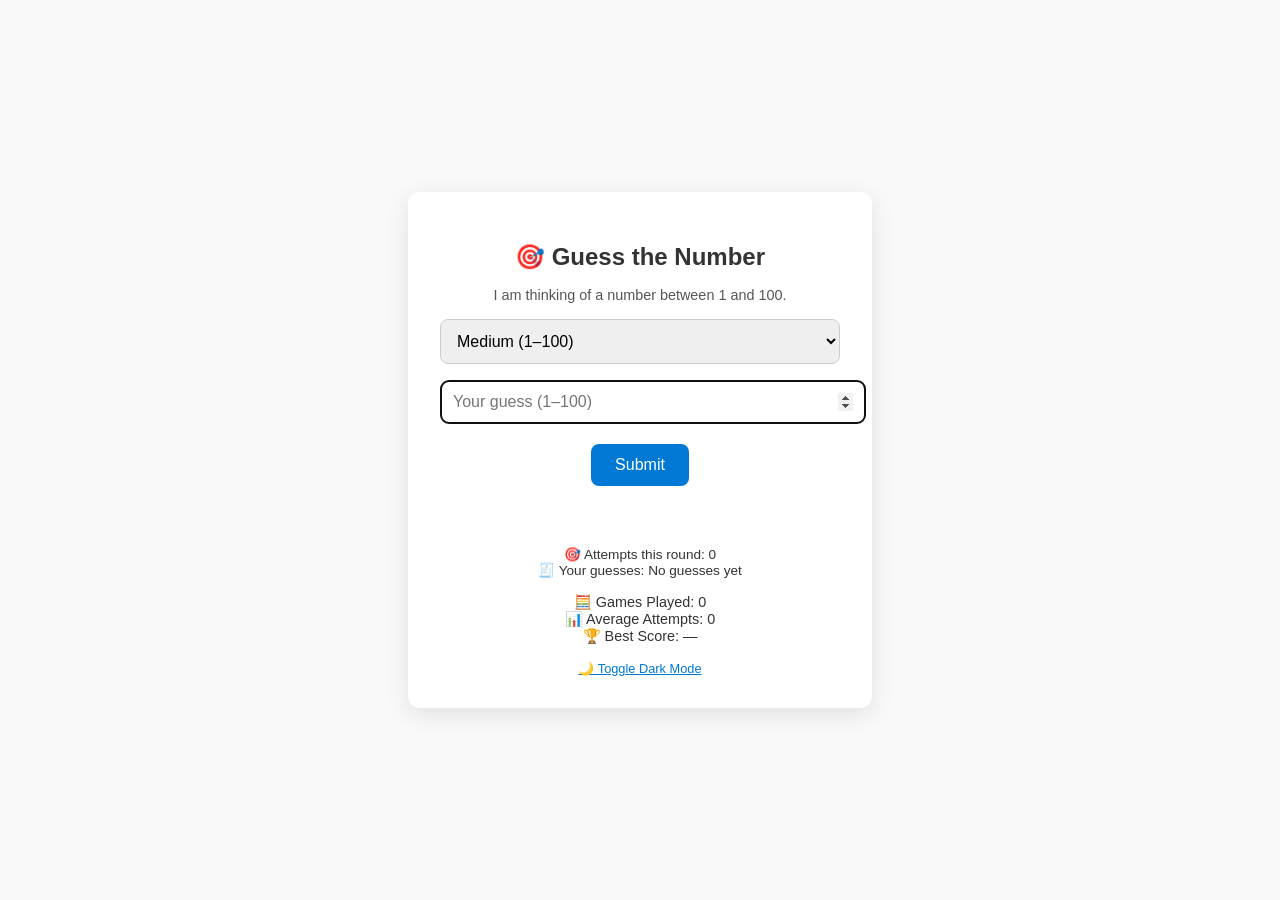
==== index.html @ 92de7e0f "Centralize submit validation logic Agent-Logs-Url: https://github.com/swagat918/guess-game/sessions/" ====
<!DOCTYPE html>
<html lang="en">
<head>
  <meta charset="UTF-8" />
  <meta name="viewport" content="width=device-width, initial-scale=1.0" />
  <title>Number Guessing Game</title>
  <link rel="manifest" href="manifest.json" />
  <style>
    :root {
      --primary: #0078d4;
      --primary-dark: #005fa3;
      --bg: #f9f9f9;
      --text: #333;
      --card-bg: #fff;
      --shadow: rgba(0, 0, 0, 0.1);
    }

    body.dark {
      --bg: #1e1e1e;
      --text: #f0f0f0;
      --card-bg: #2c2c2c;
    }

    body {
      margin: 0;
      font-family: 'Segoe UI', sans-serif;
      background-color: var(--bg);
      color: var(--text);
      display: flex;
      justify-content: center;
      align-items: center;
      height: 100vh;
      transition: background-color 0.3s ease, color 0.3s ease;
    }

    .game-card {
      background-color: var(--card-bg);
      padding: 2rem;
      border-radius: 12px;
      box-shadow: 0 6px 24px var(--shadow);
      text-align: center;
      width: 100%;
      max-width: 400px;
    }

    h2 {
      margin-bottom: 1rem;
    }

    .range-hint {
      margin: 0 0 1rem;
      font-size: 0.9rem;
      color: #555;
    }

    body.dark .range-hint {
      color: #ccc;
    }

    select, input[type="number"] {
      width: 100%;
      padding: 0.75rem;
      font-size: 1rem;
      border: 1px solid #ccc;
      border-radius: 8px;
      margin-bottom: 1rem;
    }

    button {
      padding: 0.75rem 1.5rem;
      font-size: 1rem;
      background-color: var(--primary);
      color: white;
      border: none;
      border-radius: 8px;
      cursor: pointer;
      transition: background-color 0.3s ease;
      margin: 0.25rem;
    }

    button:hover {
      background-color: var(--primary-dark);
    }

    #feedback {
      margin-top: 1rem;
      font-size: 1rem;
      min-height: 1.5rem;
    }

    #currentStats {
      margin-top: 0.5rem;
      font-size: 0.85rem;
    }

    #resetBtn {
      display: none;
    }

    .stats {
      margin-top: 1rem;
      font-size: 0.9rem;
    }

    .toggle-dark {
      margin-top: 1rem;
      font-size: 0.8rem;
      cursor: pointer;
      color: var(--primary);
      text-decoration: underline;
    }
  </style>
</head>
<body>
    <div class="game-card">
      <h2>🎯 Guess the Number</h2>
      <p class="range-hint" id="rangeHint"></p>
      <select id="difficulty" onchange="setDifficulty()">
        <option value="50">Easy (1–50)</option>
        <option value="100" selected>Medium (1–100)</option>
        <option value="500">Hard (1–500)</option>
      </select>
      <input type="number" id="guessInput" placeholder="Your guess..." min="1" aria-label="Enter your guess" aria-describedby="rangeHint" />
      <button id="submitBtn" type="button" onclick="checkGuess()" aria-label="Submit your guess">Submit</button>
      <button id="resetBtn" onclick="resetGame()">Play Again</button>
      <p id="feedback" aria-live="assertive"></p>
      <div class="stats" id="currentStats"></div>
      <div class="stats" id="stats"></div>
      <div class="toggle-dark" onclick="toggleDarkMode()">🌙 Toggle Dark Mode</div>
    </div>

  <audio id="winSound" src="https://assets.mixkit.co/sfx/preview/mixkit-achievement-bell-600.mp3"></audio>
  <audio id="errorSound" src="https://assets.mixkit.co/sfx/preview/mixkit-wrong-answer-fail-notification-946.mp3"></audio>

  <script>
    const difficulty = document.getElementById('difficulty');
    const input = document.getElementById('guessInput');
    const feedback = document.getElementById('feedback');
    const resetBtn = document.getElementById('resetBtn');
    const submitBtn = document.getElementById('submitBtn');
    const rangeHint = document.getElementById('rangeHint');
    const currentStats = document.getElementById('currentStats');
    const stats = document.getElementById('stats');
    const winSound = document.getElementById('winSound');
    const errorSound = document.getElementById('errorSound');

    const MAX_DISPLAYED_GUESSES = 5;
    let maxRange = parseInt(difficulty.value);
    let secretNumber = Math.floor(Math.random() * maxRange) + 1;
    let attempts = 0;
    let gamesPlayed = parseInt(localStorage.getItem('gamesPlayed')) || 0;
    let totalAttempts = parseInt(localStorage.getItem('totalAttempts')) || 0;
    let bestScore = parseInt(localStorage.getItem('bestScore')) || null;
    let guesses = [];

    input.focus();
    input.addEventListener("keypress", function(e) {
      if (e.key === "Enter" && canSubmitGuess()) checkGuess();
    });
    input.addEventListener("input", function() {
      submitBtn.disabled = !canSubmitGuess();
    });

    function canSubmitGuess() {
      const valueNumber = input.valueAsNumber;
      return input.value !== ''
        && !Number.isNaN(valueNumber)
        && valueNumber >= 1
        && valueNumber <= maxRange;
    }

    function setDifficulty() {
      maxRange = parseInt(difficulty.value);
      resetGame();
    }

    function updateRangeHint() {
      rangeHint.textContent = `I am thinking of a number between 1 and ${maxRange}.`;
      input.max = maxRange;
      input.placeholder = `Your guess (1–${maxRange})`;
    }

    function updateCurrentStats() {
      const guessText = guesses.length
        ? (guesses.length > MAX_DISPLAYED_GUESSES
          ? `${guesses.slice(-MAX_DISPLAYED_GUESSES).join(', ')} (and ${guesses.length - MAX_DISPLAYED_GUESSES} earlier)`
          : guesses.join(', '))
        : 'No guesses yet';
      currentStats.innerHTML = `
        🎯 Attempts this round: ${attempts}<br>
        🧾 Your guesses: ${guessText}
      `;
    }

    function updateStats() {
      let avg = gamesPlayed ? (totalAttempts / gamesPlayed).toFixed(1) : 0;
      stats.innerHTML = `
        🧮 Games Played: ${gamesPlayed}<br>
        📊 Average Attempts: ${avg}<br>
        🏆 Best Score: ${bestScore ?? '—'}
      `;
    }

    function checkGuess() {
      const guess = parseInt(input.value);
      if (isNaN(guess) || guess < 1 || guess > maxRange) {
        feedback.textContent = `⚠️ Enter a number between 1 and ${maxRange}.`;
        errorSound.play();
        return;
      }

      attempts++;
      guesses.push(guess);
      updateCurrentStats();

      if (guess < secretNumber) {
        feedback.textContent = "📉 Too low! Try again.";
        errorSound.play();
      } else if (guess > secretNumber) {
        feedback.textContent = "📈 Too high! Try again.";
        errorSound.play();
      } else {
        feedback.textContent = `🎉 Correct! You guessed it in ${attempts} tries.`;
        winSound.play();
        input.disabled = true;
        submitBtn.disabled = true;
        resetBtn.style.display = 'inline-block';

        gamesPlayed++;
        totalAttempts += attempts;
        if (!bestScore || attempts < bestScore) bestScore = attempts;

        localStorage.setItem('gamesPlayed', gamesPlayed);
        localStorage.setItem('totalAttempts', totalAttempts);
        localStorage.setItem('bestScore', bestScore);

        updateStats();
      }
    }

    function resetGame() {
      secretNumber = Math.floor(Math.random() * maxRange) + 1;
      attempts = 0;
      guesses = [];
      input.value = '';
      input.disabled = false;
      submitBtn.disabled = true;
      feedback.textContent = '';
      resetBtn.style.display = 'none';
      input.focus();
      updateRangeHint();
      updateCurrentStats();
    }

    function toggleDarkMode() {
      document.body.classList.toggle('dark');
    }

    updateStats();
    updateRangeHint();
    updateCurrentStats();
    submitBtn.disabled = true;

    if ('serviceWorker' in navigator) {
      navigator.serviceWorker.register('service-worker.js');
    }
  </script>
</body>
</html>
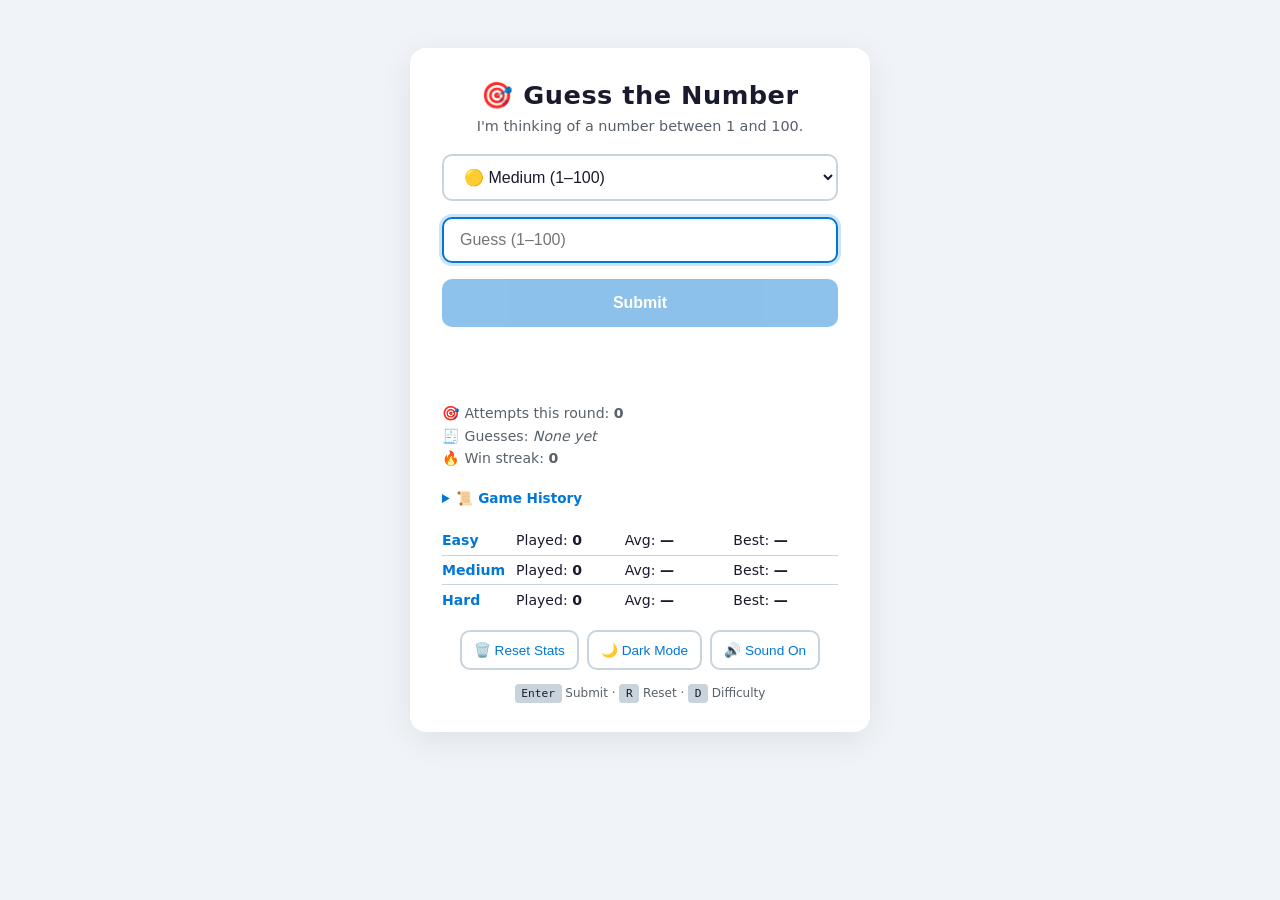
==== commit 8cd058fe: "feat: comprehensive game improvements - UX, features, code quality, accessibility Agent-Logs-Url: ht" ====
--- a/index.html
+++ b/index.html
@@ -4,266 +4,68 @@
   <meta charset="UTF-8" />
   <meta name="viewport" content="width=device-width, initial-scale=1.0" />
   <title>Number Guessing Game</title>
+  <meta name="description" content="A fun number guessing game with difficulty levels, smart hints, and stats." />
+  <meta name="theme-color" content="#0078d4" />
   <link rel="manifest" href="manifest.json" />
-  <style>
-    :root {
-      --primary: #0078d4;
-      --primary-dark: #005fa3;
-      --bg: #f9f9f9;
-      --text: #333;
-      --card-bg: #fff;
-      --shadow: rgba(0, 0, 0, 0.1);
-    }
-
-    body.dark {
-      --bg: #1e1e1e;
-      --text: #f0f0f0;
-      --card-bg: #2c2c2c;
-    }
-
-    body {
-      margin: 0;
-      font-family: 'Segoe UI', sans-serif;
-      background-color: var(--bg);
-      color: var(--text);
-      display: flex;
-      justify-content: center;
-      align-items: center;
-      height: 100vh;
-      transition: background-color 0.3s ease, color 0.3s ease;
-    }
-
-    .game-card {
-      background-color: var(--card-bg);
-      padding: 2rem;
-      border-radius: 12px;
-      box-shadow: 0 6px 24px var(--shadow);
-      text-align: center;
-      width: 100%;
-      max-width: 400px;
-    }
-
-    h2 {
-      margin-bottom: 1rem;
-    }
-
-    .range-hint {
-      margin: 0 0 1rem;
-      font-size: 0.9rem;
-      color: #555;
-    }
-
-    body.dark .range-hint {
-      color: #ccc;
-    }
-
-    select, input[type="number"] {
-      width: 100%;
-      padding: 0.75rem;
-      font-size: 1rem;
-      border: 1px solid #ccc;
-      border-radius: 8px;
-      margin-bottom: 1rem;
-    }
-
-    button {
-      padding: 0.75rem 1.5rem;
-      font-size: 1rem;
-      background-color: var(--primary);
-      color: white;
-      border: none;
-      border-radius: 8px;
-      cursor: pointer;
-      transition: background-color 0.3s ease;
-      margin: 0.25rem;
-    }
-
-    button:hover {
-      background-color: var(--primary-dark);
-    }
-
-    #feedback {
-      margin-top: 1rem;
-      font-size: 1rem;
-      min-height: 1.5rem;
-    }
-
-    #currentStats {
-      margin-top: 0.5rem;
-      font-size: 0.85rem;
-    }
-
-    #resetBtn {
-      display: none;
-    }
-
-    .stats {
-      margin-top: 1rem;
-      font-size: 0.9rem;
-    }
-
-    .toggle-dark {
-      margin-top: 1rem;
-      font-size: 0.8rem;
-      cursor: pointer;
-      color: var(--primary);
-      text-decoration: underline;
-    }
-  </style>
+  <link rel="stylesheet" href="style.css" />
 </head>
 <body>
-    <div class="game-card">
-      <h2>🎯 Guess the Number</h2>
-      <p class="range-hint" id="rangeHint"></p>
-      <select id="difficulty" onchange="setDifficulty()">
-        <option value="50">Easy (1–50)</option>
-        <option value="100" selected>Medium (1–100)</option>
-        <option value="500">Hard (1–500)</option>
-      </select>
-      <input type="number" id="guessInput" placeholder="Your guess..." min="1" aria-label="Enter your guess" aria-describedby="rangeHint" />
-      <button id="submitBtn" type="button" onclick="checkGuess()" aria-label="Submit your guess">Submit</button>
-      <button id="resetBtn" onclick="resetGame()">Play Again</button>
-      <p id="feedback" aria-live="assertive"></p>
-      <div class="stats" id="currentStats"></div>
-      <div class="stats" id="stats"></div>
-      <div class="toggle-dark" onclick="toggleDarkMode()">🌙 Toggle Dark Mode</div>
-    </div>
 
-  <audio id="winSound" src="https://assets.mixkit.co/sfx/preview/mixkit-achievement-bell-600.mp3"></audio>
-  <audio id="errorSound" src="https://assets.mixkit.co/sfx/preview/mixkit-wrong-answer-fail-notification-946.mp3"></audio>
+  <button id="installBtn" class="install-btn" hidden aria-label="Install app">📲 Install App</button>
 
-  <script>
-    const difficulty = document.getElementById('difficulty');
-    const input = document.getElementById('guessInput');
-    const feedback = document.getElementById('feedback');
-    const resetBtn = document.getElementById('resetBtn');
-    const submitBtn = document.getElementById('submitBtn');
-    const rangeHint = document.getElementById('rangeHint');
-    const currentStats = document.getElementById('currentStats');
-    const stats = document.getElementById('stats');
-    const winSound = document.getElementById('winSound');
-    const errorSound = document.getElementById('errorSound');
-
-    const MAX_DISPLAYED_GUESSES = 5;
-    let maxRange = parseInt(difficulty.value);
-    let secretNumber = Math.floor(Math.random() * maxRange) + 1;
-    let attempts = 0;
-    let gamesPlayed = parseInt(localStorage.getItem('gamesPlayed')) || 0;
-    let totalAttempts = parseInt(localStorage.getItem('totalAttempts')) || 0;
-    let bestScore = parseInt(localStorage.getItem('bestScore')) || null;
-    let guesses = [];
-
-    input.focus();
-    input.addEventListener("keypress", function(e) {
-      if (e.key === "Enter" && canSubmitGuess()) checkGuess();
-    });
-    input.addEventListener("input", function() {
-      submitBtn.disabled = !canSubmitGuess();
-    });
-
-    function canSubmitGuess() {
-      const valueNumber = input.valueAsNumber;
-      return input.value !== ''
-        && !Number.isNaN(valueNumber)
-        && valueNumber >= 1
-        && valueNumber <= maxRange;
-    }
-
-    function setDifficulty() {
-      maxRange = parseInt(difficulty.value);
-      resetGame();
-    }
-
-    function updateRangeHint() {
-      rangeHint.textContent = `I am thinking of a number between 1 and ${maxRange}.`;
-      input.max = maxRange;
-      input.placeholder = `Your guess (1–${maxRange})`;
-    }
-
-    function updateCurrentStats() {
-      const guessText = guesses.length
-        ? (guesses.length > MAX_DISPLAYED_GUESSES
-          ? `${guesses.slice(-MAX_DISPLAYED_GUESSES).join(', ')} (and ${guesses.length - MAX_DISPLAYED_GUESSES} earlier)`
-          : guesses.join(', '))
-        : 'No guesses yet';
-      currentStats.innerHTML = `
-        🎯 Attempts this round: ${attempts}<br>
-        🧾 Your guesses: ${guessText}
-      `;
-    }
-
-    function updateStats() {
-      let avg = gamesPlayed ? (totalAttempts / gamesPlayed).toFixed(1) : 0;
-      stats.innerHTML = `
-        🧮 Games Played: ${gamesPlayed}<br>
-        📊 Average Attempts: ${avg}<br>
-        🏆 Best Score: ${bestScore ?? '—'}
-      `;
-    }
+  <main class="game-card" role="main">
+    <h1 class="game-title">🎯 Guess the Number</h1>
+    <p class="range-hint" id="rangeHint" aria-live="polite"></p>
 
-    function checkGuess() {
-      const guess = parseInt(input.value);
-      if (isNaN(guess) || guess < 1 || guess > maxRange) {
-        feedback.textContent = `⚠️ Enter a number between 1 and ${maxRange}.`;
-        errorSound.play();
-        return;
-      }
-
-      attempts++;
-      guesses.push(guess);
-      updateCurrentStats();
-
-      if (guess < secretNumber) {
-        feedback.textContent = "📉 Too low! Try again.";
-        errorSound.play();
-      } else if (guess > secretNumber) {
-        feedback.textContent = "📈 Too high! Try again.";
-        errorSound.play();
-      } else {
-        feedback.textContent = `🎉 Correct! You guessed it in ${attempts} tries.`;
-        winSound.play();
-        input.disabled = true;
-        submitBtn.disabled = true;
-        resetBtn.style.display = 'inline-block';
+    <label for="difficulty" class="sr-only">Select difficulty</label>
+    <select id="difficulty" aria-label="Select difficulty level">
+      <option value="easy">🟢 Easy (1–50)</option>
+      <option value="medium" selected>🟡 Medium (1–100)</option>
+      <option value="hard">🔴 Hard (1–500)</option>
+    </select>
 
-        gamesPlayed++;
-        totalAttempts += attempts;
-        if (!bestScore || attempts < bestScore) bestScore = attempts;
+    <label for="guessInput" class="sr-only">Enter your guess</label>
+    <input
+      type="number"
+      id="guessInput"
+      placeholder="Guess (1–100)"
+      min="1"
+      max="100"
+      aria-label="Enter a number between 1 and 100"
+      aria-describedby="rangeHint feedback"
+      autocomplete="off"
+    />
 
-        localStorage.setItem('gamesPlayed', gamesPlayed);
-        localStorage.setItem('totalAttempts', totalAttempts);
-        localStorage.setItem('bestScore', bestScore);
+    <div class="button-group">
+      <button id="submitBtn" type="button" aria-label="Submit guess" disabled>Submit</button>
+      <button id="resetBtn" type="button" aria-label="Play again">🔄 Play Again</button>
+    </div>
 
-        updateStats();
-      }
-    }
+    <p id="feedback" class="feedback" aria-live="assertive" aria-atomic="true"></p>
+    <p id="hintMessage" class="hint-message" aria-live="polite"></p>
 
-    function resetGame() {
-      secretNumber = Math.floor(Math.random() * maxRange) + 1;
-      attempts = 0;
-      guesses = [];
-      input.value = '';
-      input.disabled = false;
-      submitBtn.disabled = true;
-      feedback.textContent = '';
-      resetBtn.style.display = 'none';
-      input.focus();
-      updateRangeHint();
-      updateCurrentStats();
-    }
+    <div id="winCelebration" class="win-celebration" hidden aria-hidden="true"></div>
 
-    function toggleDarkMode() {
-      document.body.classList.toggle('dark');
-    }
+    <section id="currentStats" class="current-stats" aria-label="Current game stats"></section>
 
-    updateStats();
-    updateRangeHint();
-    updateCurrentStats();
-    submitBtn.disabled = true;
+    <details id="historyDetails" class="history-details">
+      <summary>📜 Game History</summary>
+      <div id="gameHistory" class="game-history"></div>
+    </details>
 
-    if ('serviceWorker' in navigator) {
-      navigator.serviceWorker.register('service-worker.js');
-    }
-  </script>
+    <section id="statsPanel" class="stats-panel" aria-label="Overall statistics"></section>
+
+    <div class="action-row">
+      <button id="resetStatsBtn" type="button" class="secondary-btn" aria-label="Reset all statistics">🗑️ Reset Stats</button>
+      <button id="toggleDarkBtn" type="button" class="secondary-btn" aria-label="Toggle dark mode">🌙 Dark Mode</button>
+      <button id="toggleSoundBtn" type="button" class="secondary-btn" aria-label="Toggle sound">🔊 Sound On</button>
+    </div>
+
+    <p class="keyboard-hint">
+      <kbd>Enter</kbd> Submit &middot; <kbd>R</kbd> Reset &middot; <kbd>D</kbd> Difficulty
+    </p>
+  </main>
+
+  <script src="game.js"></script>
 </body>
 </html>
--- a/style.css
+++ b/style.css
@@ -0,0 +1,375 @@
+/* ─── CSS Variables ──────────────────────────────────────────────────────────── */
+:root {
+  --primary:       #0078d4;
+  --primary-dark:  #005fa3;
+  --primary-light: #cce4f6;
+  --success:       #2e7d32;
+  --error:         #c62828;
+  --bg:            #f0f4f8;
+  --text:          #1a1a2e;
+  --text-muted:    #586069;
+  --card-bg:       #ffffff;
+  --border:        #c8d3dc;
+  --shadow:        rgba(0, 0, 0, 0.08);
+  --input-focus:   #0078d4;
+  --radius:        10px;
+  --transition:    0.25s ease;
+}
+
+body.dark {
+  --primary:       #4da6ff;
+  --primary-dark:  #1a80d4;
+  --primary-light: #1a3a5c;
+  --success:       #56d364;
+  --error:         #ff7b72;
+  --bg:            #0d1117;
+  --text:          #e6edf3;
+  --text-muted:    #8b949e;
+  --card-bg:       #161b22;
+  --border:        #30363d;
+  --shadow:        rgba(0, 0, 0, 0.4);
+  --input-focus:   #4da6ff;
+}
+
+/* ─── Base ───────────────────────────────────────────────────────────────────── */
+*, *::before, *::after { box-sizing: border-box; }
+
+body {
+  margin: 0;
+  font-family: 'Segoe UI', system-ui, -apple-system, sans-serif;
+  background-color: var(--bg);
+  color: var(--text);
+  min-height: 100vh;
+  display: flex;
+  justify-content: center;
+  align-items: flex-start;
+  padding: 1rem;
+  transition: background-color var(--transition), color var(--transition);
+}
+
+/* ─── Screen-reader only ─────────────────────────────────────────────────────── */
+.sr-only {
+  position: absolute;
+  width: 1px; height: 1px;
+  padding: 0; margin: -1px;
+  overflow: hidden;
+  clip: rect(0, 0, 0, 0);
+  white-space: nowrap;
+  border: 0;
+}
+
+/* ─── Game Card ──────────────────────────────────────────────────────────────── */
+.game-card {
+  background-color: var(--card-bg);
+  padding: 2rem;
+  border-radius: 16px;
+  box-shadow: 0 8px 32px var(--shadow);
+  width: 100%;
+  max-width: 460px;
+  margin: 2rem auto;
+  transition: background-color var(--transition);
+}
+
+.game-title {
+  margin: 0 0 0.5rem;
+  font-size: 1.6rem;
+  text-align: center;
+  letter-spacing: 0.5px;
+}
+
+.range-hint {
+  margin: 0 0 1.25rem;
+  font-size: 0.9rem;
+  color: var(--text-muted);
+  text-align: center;
+}
+
+/* ─── Form Controls ──────────────────────────────────────────────────────────── */
+select,
+input[type="number"] {
+  display: block;
+  width: 100%;
+  padding: 0.75rem 1rem;
+  font-size: 1rem;
+  background: var(--card-bg);
+  color: var(--text);
+  border: 2px solid var(--border);
+  border-radius: var(--radius);
+  margin-bottom: 1rem;
+  transition: border-color var(--transition), box-shadow var(--transition);
+  outline: none;
+  -moz-appearance: textfield;
+}
+
+select:focus,
+input[type="number"]:focus {
+  border-color: var(--input-focus);
+  box-shadow: 0 0 0 3px var(--primary-light);
+}
+
+input[type="number"]::-webkit-inner-spin-button,
+input[type="number"]::-webkit-outer-spin-button {
+  -webkit-appearance: none;
+  margin: 0;
+}
+
+/* ─── Buttons ────────────────────────────────────────────────────────────────── */
+.button-group {
+  display: flex;
+  gap: 0.5rem;
+  margin-bottom: 0.5rem;
+}
+
+button {
+  padding: 0.75rem 1.25rem;
+  font-size: 1rem;
+  font-weight: 600;
+  background-color: var(--primary);
+  color: #fff;
+  border: none;
+  border-radius: var(--radius);
+  cursor: pointer;
+  transition: background-color var(--transition), transform 0.1s ease, opacity var(--transition);
+  flex: 1;
+  min-height: 48px;
+}
+
+button:hover:not(:disabled) {
+  background-color: var(--primary-dark);
+}
+
+button:active:not(:disabled) {
+  transform: scale(0.97);
+}
+
+button:disabled {
+  opacity: 0.45;
+  cursor: not-allowed;
+}
+
+button.press-feedback {
+  transform: scale(0.95);
+}
+
+#resetBtn {
+  display: none;
+}
+
+#resetBtn.visible {
+  display: block;
+}
+
+.secondary-btn {
+  background-color: transparent;
+  color: var(--primary);
+  border: 2px solid var(--border);
+  font-size: 0.85rem;
+  font-weight: 500;
+  flex: 0 1 auto;
+  min-height: 40px;
+  padding: 0.5rem 0.75rem;
+}
+
+.secondary-btn:hover:not(:disabled) {
+  background-color: var(--primary-light);
+}
+
+.action-row {
+  display: flex;
+  flex-wrap: wrap;
+  gap: 0.5rem;
+  margin-top: 1rem;
+  justify-content: center;
+}
+
+/* ─── Feedback ───────────────────────────────────────────────────────────────── */
+.feedback {
+  margin: 0.75rem 0 0.25rem;
+  font-size: 1.05rem;
+  min-height: 1.5rem;
+  text-align: center;
+  font-weight: 500;
+  transition: color var(--transition);
+}
+
+.feedback.win      { color: var(--success); }
+.feedback.too-low  { color: var(--primary); }
+.feedback.too-high { color: var(--error); }
+.feedback.error    { color: var(--error); }
+
+.hint-message {
+  margin: 0 0 0.5rem;
+  font-size: 0.9rem;
+  text-align: center;
+  color: var(--text-muted);
+  min-height: 1.2rem;
+}
+
+/* ─── Stats ──────────────────────────────────────────────────────────────────── */
+.current-stats {
+  margin-top: 1rem;
+  font-size: 0.88rem;
+  color: var(--text-muted);
+  line-height: 1.6;
+}
+
+.stats-panel {
+  margin-top: 1rem;
+  font-size: 0.88rem;
+}
+
+.stats-row {
+  display: grid;
+  grid-template-columns: 70px repeat(3, 1fr);
+  gap: 0.25rem;
+  padding: 0.4rem 0;
+  border-bottom: 1px solid var(--border);
+  align-items: center;
+}
+
+.stats-row:last-child { border-bottom: none; }
+
+.stats-label {
+  font-weight: 600;
+  color: var(--primary);
+}
+
+/* ─── History ────────────────────────────────────────────────────────────────── */
+.history-details {
+  margin-top: 1rem;
+  font-size: 0.85rem;
+}
+
+.history-details summary {
+  cursor: pointer;
+  color: var(--primary);
+  font-weight: 600;
+  padding: 0.25rem 0;
+  user-select: none;
+}
+
+.game-history {
+  margin-top: 0.5rem;
+  max-height: 160px;
+  overflow-y: auto;
+}
+
+.history-entry {
+  display: flex;
+  justify-content: space-between;
+  align-items: center;
+  padding: 0.3rem 0;
+  border-bottom: 1px solid var(--border);
+  gap: 0.5rem;
+  flex-wrap: wrap;
+}
+
+.history-entry:last-child { border-bottom: none; }
+
+.history-diff {
+  font-weight: 600;
+  color: var(--primary);
+  min-width: 55px;
+}
+
+.history-date {
+  color: var(--text-muted);
+  font-size: 0.78rem;
+}
+
+/* ─── Confetti ───────────────────────────────────────────────────────────────── */
+.win-celebration {
+  position: fixed;
+  top: 0;
+  left: 0;
+  width: 100%;
+  height: 100%;
+  pointer-events: none;
+  overflow: hidden;
+  z-index: 100;
+}
+
+.confetti-piece {
+  position: absolute;
+  top: -10px;
+  animation: confetti-fall linear forwards;
+}
+
+@keyframes confetti-fall {
+  0%   { transform: translateY(0) rotate(0deg); opacity: 1; }
+  100% { transform: translateY(100vh) rotate(720deg); opacity: 0; }
+}
+
+/* ─── Toast ──────────────────────────────────────────────────────────────────── */
+.toast {
+  position: fixed;
+  bottom: 2rem;
+  left: 50%;
+  transform: translateX(-50%) translateY(100px);
+  background: var(--primary);
+  color: #fff;
+  padding: 0.75rem 1.5rem;
+  border-radius: 50px;
+  font-size: 0.95rem;
+  font-weight: 500;
+  box-shadow: 0 4px 16px rgba(0, 0, 0, 0.2);
+  transition: transform 0.35s ease, opacity 0.35s ease;
+  opacity: 0;
+  z-index: 200;
+  white-space: nowrap;
+}
+
+.toast.visible {
+  transform: translateX(-50%) translateY(0);
+  opacity: 1;
+}
+
+/* ─── Install button ─────────────────────────────────────────────────────────── */
+.install-btn {
+  position: fixed;
+  top: 1rem;
+  right: 1rem;
+  font-size: 0.85rem;
+  padding: 0.5rem 1rem;
+  border-radius: 50px;
+  z-index: 50;
+  flex: none;
+  min-height: 40px;
+}
+
+/* ─── Keyboard hint ──────────────────────────────────────────────────────────── */
+.keyboard-hint {
+  margin: 1rem 0 0;
+  font-size: 0.75rem;
+  color: var(--text-muted);
+  text-align: center;
+}
+
+kbd {
+  background: var(--border);
+  color: var(--text);
+  border: 1px solid var(--border);
+  border-radius: 4px;
+  padding: 0.1rem 0.35rem;
+  font-size: 0.7rem;
+  font-family: monospace;
+}
+
+/* ─── Mobile ─────────────────────────────────────────────────────────────────── */
+@media (max-width: 480px) {
+  body { padding: 0.5rem; align-items: flex-start; }
+  .game-card { padding: 1.25rem; margin: 0.5rem auto; border-radius: 12px; }
+  .game-title { font-size: 1.3rem; }
+  .stats-row { grid-template-columns: 60px repeat(3, 1fr); font-size: 0.8rem; }
+  .keyboard-hint { display: none; }
+  .action-row { justify-content: stretch; }
+  .action-row .secondary-btn { flex: 1; }
+}
+
+/* ─── Reduced motion ─────────────────────────────────────────────────────────── */
+@media (prefers-reduced-motion: reduce) {
+  *, *::before, *::after {
+    animation-duration: 0.01ms !important;
+    transition-duration: 0.01ms !important;
+  }
+}
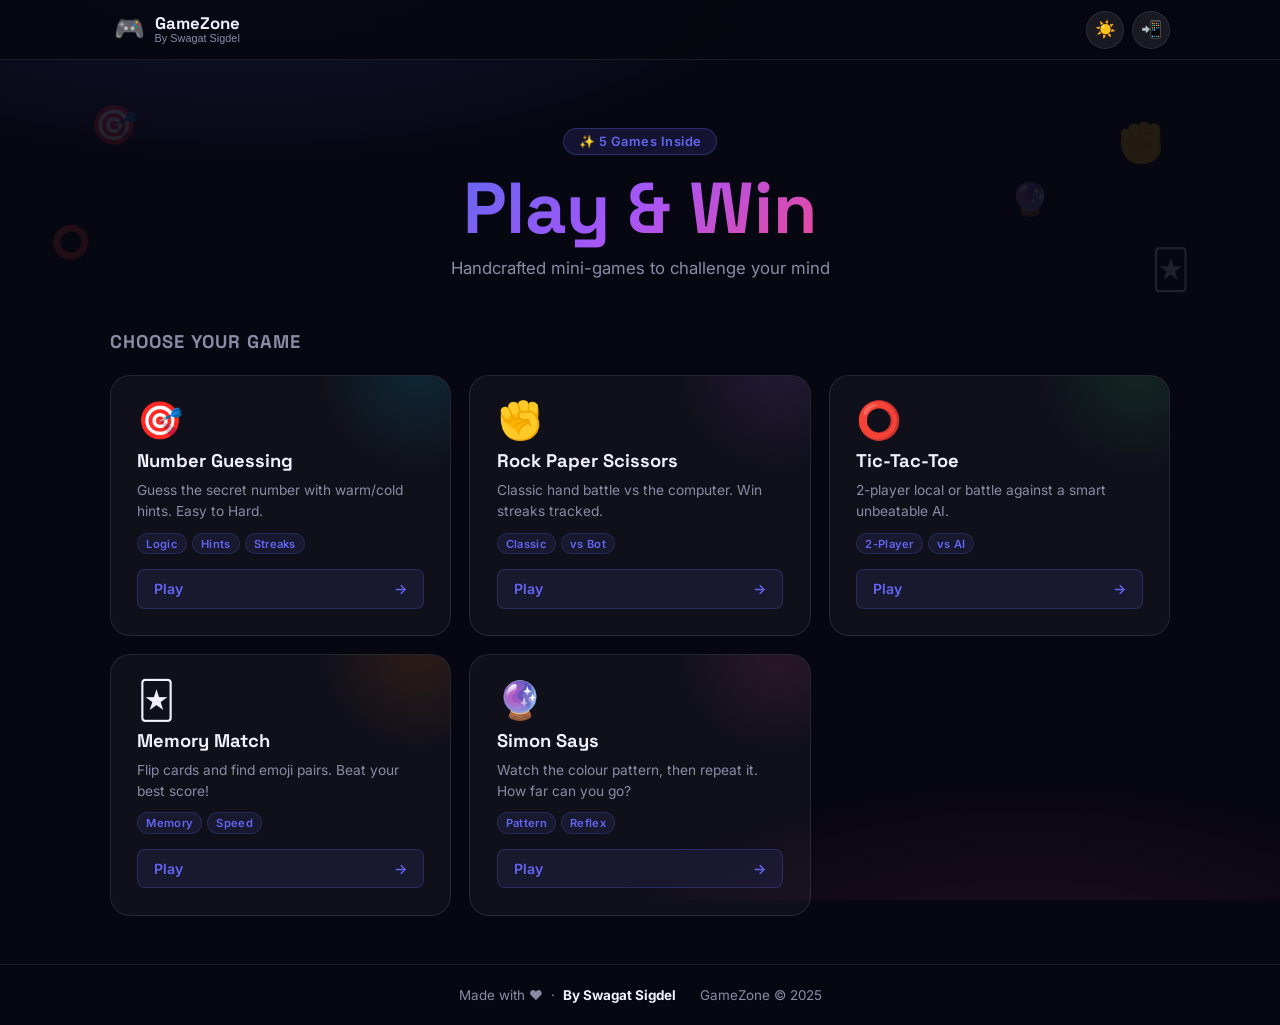
==== commit b84ad18d: "Transform repo into premium multi-game portal with 5 games, top-tier UI and branding Agent-Logs-Url:" ====
--- a/index.html
+++ b/index.html
@@ -3,69 +3,246 @@
 <head>
   <meta charset="UTF-8" />
   <meta name="viewport" content="width=device-width, initial-scale=1.0" />
-  <title>Number Guessing Game</title>
-  <meta name="description" content="A fun number guessing game with difficulty levels, smart hints, and stats." />
-  <meta name="theme-color" content="#0078d4" />
+  <title>GameZone – Mini Games by Swagat Sigdel</title>
+  <meta name="description" content="A premium mini-game portal with 5 games: Number Guessing, Rock Paper Scissors, Tic-Tac-Toe, Memory Match and Simon Says." />
+  <meta name="theme-color" content="#6366f1" />
   <link rel="manifest" href="manifest.json" />
+  <link rel="preconnect" href="https://fonts.googleapis.com" />
+  <link rel="preconnect" href="https://fonts.gstatic.com" crossorigin />
+  <link href="https://fonts.googleapis.com/css2?family=Inter:wght@400;500;600;700;800&family=Space+Grotesk:wght@400;500;600;700&display=swap" rel="stylesheet" />
   <link rel="stylesheet" href="style.css" />
 </head>
 <body>
-
-  <button id="installBtn" class="install-btn" hidden aria-label="Install app">📲 Install App</button>
-
-  <main class="game-card" role="main">
-    <h1 class="game-title">🎯 Guess the Number</h1>
-    <p class="range-hint" id="rangeHint" aria-live="polite"></p>
-
-    <label for="difficulty" class="sr-only">Select difficulty</label>
-    <select id="difficulty" aria-label="Select difficulty level">
-      <option value="easy">🟢 Easy (1–50)</option>
-      <option value="medium" selected>🟡 Medium (1–100)</option>
-      <option value="hard">🔴 Hard (1–500)</option>
-    </select>
-
-    <label for="guessInput" class="sr-only">Enter your guess</label>
-    <input
-      type="number"
-      id="guessInput"
-      placeholder="Guess (1–100)"
-      min="1"
-      max="100"
-      aria-label="Enter a number between 1 and 100"
-      aria-describedby="rangeHint feedback"
-      autocomplete="off"
-    />
-
-    <div class="button-group">
-      <button id="submitBtn" type="button" aria-label="Submit guess" disabled>Submit</button>
-      <button id="resetBtn" type="button" aria-label="Play again">🔄 Play Again</button>
+<div id="app">
+
+  <!-- ─── Header ─── -->
+  <header id="app-header">
+    <div class="header-inner">
+      <button class="brand-btn" id="homeBtn" aria-label="Go to home">
+        <span class="brand-icon" aria-hidden="true">🎮</span>
+        <div class="brand-text">
+          <span class="brand-name">GameZone</span>
+          <span class="brand-by">By Swagat Sigdel</span>
+        </div>
+      </button>
+      <div class="header-actions">
+        <button id="themeToggle" class="icon-btn" aria-label="Toggle theme" title="Toggle dark/light mode">☀️</button>
+        <button id="installBtn" class="icon-btn" hidden aria-label="Install app" title="Install as app">📲</button>
+      </div>
     </div>
-
-    <p id="feedback" class="feedback" aria-live="assertive" aria-atomic="true"></p>
-    <p id="hintMessage" class="hint-message" aria-live="polite"></p>
-
-    <div id="winCelebration" class="win-celebration" hidden aria-hidden="true"></div>
-
-    <section id="currentStats" class="current-stats" aria-label="Current game stats"></section>
-
-    <details id="historyDetails" class="history-details">
-      <summary>📜 Game History</summary>
-      <div id="gameHistory" class="game-history"></div>
-    </details>
-
-    <section id="statsPanel" class="stats-panel" aria-label="Overall statistics"></section>
-
-    <div class="action-row">
-      <button id="resetStatsBtn" type="button" class="secondary-btn" aria-label="Reset all statistics">🗑️ Reset Stats</button>
-      <button id="toggleDarkBtn" type="button" class="secondary-btn" aria-label="Toggle dark mode">🌙 Dark Mode</button>
-      <button id="toggleSoundBtn" type="button" class="secondary-btn" aria-label="Toggle sound">🔊 Sound On</button>
+  </header>
+
+  <!-- ─── Views ─── -->
+  <div id="views">
+
+    <!-- Hub -->
+    <main id="view-hub" class="view active" aria-label="Game hub">
+
+      <section class="hero">
+        <div class="hero-content">
+          <div class="hero-badge">✨ 5 Games Inside</div>
+          <h1 class="hero-title"><span class="gradient-text">Play &amp; Win</span></h1>
+          <p class="hero-sub">Handcrafted mini-games to challenge your mind</p>
+        </div>
+        <div class="hero-art" aria-hidden="true">
+          <div class="floating-emoji e1">🎯</div>
+          <div class="floating-emoji e2">✊</div>
+          <div class="floating-emoji e3">⭕</div>
+          <div class="floating-emoji e4">🃏</div>
+          <div class="floating-emoji e5">🔮</div>
+        </div>
+      </section>
+
+      <section class="games-section" aria-label="Available games">
+        <h2 class="section-title">Choose Your Game</h2>
+        <div class="game-grid" role="list">
+
+          <article class="game-card" role="listitem" data-game="number" tabindex="0">
+            <div class="card-glow" style="--glow:#00d4ff" aria-hidden="true"></div>
+            <div class="card-icon" aria-hidden="true">🎯</div>
+            <h3 class="card-title">Number Guessing</h3>
+            <p class="card-desc">Guess the secret number with warm/cold hints. Easy to Hard.</p>
+            <div class="card-tags"><span class="tag">Logic</span><span class="tag">Hints</span><span class="tag">Streaks</span></div>
+            <button class="play-btn" data-game="number" aria-label="Play Number Guessing"><span>Play</span><span class="play-arrow" aria-hidden="true">→</span></button>
+          </article>
+
+          <article class="game-card" role="listitem" data-game="rps" tabindex="0">
+            <div class="card-glow" style="--glow:#a855f7" aria-hidden="true"></div>
+            <div class="card-icon" aria-hidden="true">✊</div>
+            <h3 class="card-title">Rock Paper Scissors</h3>
+            <p class="card-desc">Classic hand battle vs the computer. Win streaks tracked.</p>
+            <div class="card-tags"><span class="tag">Classic</span><span class="tag">vs Bot</span></div>
+            <button class="play-btn" data-game="rps" aria-label="Play Rock Paper Scissors"><span>Play</span><span class="play-arrow" aria-hidden="true">→</span></button>
+          </article>
+
+          <article class="game-card" role="listitem" data-game="ttt" tabindex="0">
+            <div class="card-glow" style="--glow:#22c55e" aria-hidden="true"></div>
+            <div class="card-icon" aria-hidden="true">⭕</div>
+            <h3 class="card-title">Tic-Tac-Toe</h3>
+            <p class="card-desc">2-player local or battle against a smart unbeatable AI.</p>
+            <div class="card-tags"><span class="tag">2-Player</span><span class="tag">vs AI</span></div>
+            <button class="play-btn" data-game="ttt" aria-label="Play Tic-Tac-Toe"><span>Play</span><span class="play-arrow" aria-hidden="true">→</span></button>
+          </article>
+
+          <article class="game-card" role="listitem" data-game="memory" tabindex="0">
+            <div class="card-glow" style="--glow:#f97316" aria-hidden="true"></div>
+            <div class="card-icon" aria-hidden="true">🃏</div>
+            <h3 class="card-title">Memory Match</h3>
+            <p class="card-desc">Flip cards and find emoji pairs. Beat your best score!</p>
+            <div class="card-tags"><span class="tag">Memory</span><span class="tag">Speed</span></div>
+            <button class="play-btn" data-game="memory" aria-label="Play Memory Match"><span>Play</span><span class="play-arrow" aria-hidden="true">→</span></button>
+          </article>
+
+          <article class="game-card" role="listitem" data-game="simon" tabindex="0">
+            <div class="card-glow" style="--glow:#ec4899" aria-hidden="true"></div>
+            <div class="card-icon" aria-hidden="true">🔮</div>
+            <h3 class="card-title">Simon Says</h3>
+            <p class="card-desc">Watch the colour pattern, then repeat it. How far can you go?</p>
+            <div class="card-tags"><span class="tag">Pattern</span><span class="tag">Reflex</span></div>
+            <button class="play-btn" data-game="simon" aria-label="Play Simon Says"><span>Play</span><span class="play-arrow" aria-hidden="true">→</span></button>
+          </article>
+
+        </div>
+      </section>
+
+    </main><!-- /hub -->
+
+    <!-- ─── Number Guessing ─── -->
+    <section id="view-number" class="view game-view" aria-label="Number Guessing Game" style="--accent:#00d4ff;--accent-rgb:0,212,255">
+      <div class="gv-header">
+        <button class="back-btn" aria-label="Back to games">‹ Games</button>
+        <div class="gv-title-row"><span aria-hidden="true">🎯</span><h2>Number Guessing</h2></div>
+        <div class="score-pill" id="ng-streak">🔥 0 wins</div>
+      </div>
+      <div class="gv-body">
+        <p class="range-hint" id="ng-rangeHint" aria-live="polite"></p>
+        <select id="ng-difficulty" class="game-select" aria-label="Select difficulty level">
+          <option value="easy">🟢 Easy (1–50)</option>
+          <option value="medium" selected>🟡 Medium (1–100)</option>
+          <option value="hard">🔴 Hard (1–500)</option>
+        </select>
+        <input type="number" id="ng-input" class="game-input" placeholder="Enter your guess…" min="1" max="100" autocomplete="off" inputmode="numeric" aria-label="Enter a number" aria-describedby="ng-rangeHint ng-feedback" />
+        <div class="btn-row">
+          <button id="ng-submitBtn" class="btn-primary" type="button" disabled aria-label="Submit guess">Submit</button>
+          <button id="ng-resetBtn" class="btn-secondary" type="button" aria-label="New game">🔄 New Game</button>
+        </div>
+        <p id="ng-feedback" class="feedback" aria-live="assertive" aria-atomic="true"></p>
+        <p id="ng-hint" class="hint-msg" aria-live="polite"></p>
+        <div id="ng-celebration" class="win-celebration" hidden aria-hidden="true"></div>
+        <div id="ng-stats" class="stats-box" aria-label="Game statistics"></div>
+        <details id="ng-histDetails" class="history-details">
+          <summary>📜 Game History</summary>
+          <div id="ng-history" class="history-list"></div>
+        </details>
+        <div class="ghost-row">
+          <button id="ng-resetStats" class="ghost-btn" type="button">🗑️ Clear Stats</button>
+          <button id="ng-sound" class="ghost-btn" type="button">🔊 Sound On</button>
+        </div>
+      </div>
+    </section>
+
+    <!-- ─── Rock Paper Scissors ─── -->
+    <section id="view-rps" class="view game-view" aria-label="Rock Paper Scissors" style="--accent:#a855f7;--accent-rgb:168,85,247">
+      <div class="gv-header">
+        <button class="back-btn" aria-label="Back to games">‹ Games</button>
+        <div class="gv-title-row"><span aria-hidden="true">✊</span><h2>Rock Paper Scissors</h2></div>
+        <div class="score-pill" id="rps-scorePill">0W / 0L / 0D</div>
+      </div>
+      <div class="gv-body">
+        <div class="rps-arena">
+          <div class="rps-side">
+            <div class="rps-emoji" id="rps-player" aria-label="Your choice">❓</div>
+            <span class="rps-label">You</span>
+          </div>
+          <div class="rps-vs" aria-hidden="true">VS</div>
+          <div class="rps-side">
+            <div class="rps-emoji" id="rps-bot" aria-label="Computer's choice">❓</div>
+            <span class="rps-label">CPU</span>
+          </div>
+        </div>
+        <p id="rps-result" class="rps-result" aria-live="assertive" aria-atomic="true"></p>
+        <div class="rps-choices" role="group" aria-label="Make your choice">
+          <button class="rps-btn" data-choice="rock" aria-label="Choose Rock">✊<span>Rock</span></button>
+          <button class="rps-btn" data-choice="paper" aria-label="Choose Paper">🖐<span>Paper</span></button>
+          <button class="rps-btn" data-choice="scissors" aria-label="Choose Scissors">✌️<span>Scissors</span></button>
+        </div>
+        <button id="rps-reset" class="ghost-btn mt" type="button">🔄 Reset Score</button>
+      </div>
+    </section>
+
+    <!-- ─── Tic-Tac-Toe ─── -->
+    <section id="view-ttt" class="view game-view" aria-label="Tic-Tac-Toe" style="--accent:#22c55e;--accent-rgb:34,197,94">
+      <div class="gv-header">
+        <button class="back-btn" aria-label="Back to games">‹ Games</button>
+        <div class="gv-title-row"><span aria-hidden="true">⭕</span><h2>Tic-Tac-Toe</h2></div>
+        <div class="score-pill" id="ttt-scorePill">X: 0 – O: 0</div>
+      </div>
+      <div class="gv-body">
+        <div class="mode-switcher" role="group" aria-label="Game mode">
+          <button class="mode-btn active" data-mode="ai" aria-pressed="true">🤖 vs AI</button>
+          <button class="mode-btn" data-mode="2p" aria-pressed="false">👥 2 Players</button>
+        </div>
+        <p id="ttt-status" class="ttt-status" aria-live="polite" aria-atomic="true"></p>
+        <div id="ttt-board" class="ttt-board" role="grid" aria-label="Tic-Tac-Toe board"></div>
+        <button id="ttt-reset" class="btn-secondary mt" type="button">🔄 New Game</button>
+      </div>
+    </section>
+
+    <!-- ─── Memory Match ─── -->
+    <section id="view-memory" class="view game-view" aria-label="Memory Match" style="--accent:#f97316;--accent-rgb:249,115,22">
+      <div class="gv-header">
+        <button class="back-btn" aria-label="Back to games">‹ Games</button>
+        <div class="gv-title-row"><span aria-hidden="true">🃏</span><h2>Memory Match</h2></div>
+        <div class="score-pill" id="mem-best">Best: –</div>
+      </div>
+      <div class="gv-body">
+        <div class="mem-bar">
+          <span>Pairs: <strong id="mem-pairs">0/8</strong></span>
+          <span>Moves: <strong id="mem-moves">0</strong></span>
+          <span>Time: <strong id="mem-time">0s</strong></span>
+        </div>
+        <div id="mem-board" class="mem-board" role="grid" aria-label="Memory card grid"></div>
+        <button id="mem-reset" class="btn-secondary mt" type="button">🔄 New Game</button>
+      </div>
+    </section>
+
+    <!-- ─── Simon Says ─── -->
+    <section id="view-simon" class="view game-view" aria-label="Simon Says" style="--accent:#ec4899;--accent-rgb:236,72,153">
+      <div class="gv-header">
+        <button class="back-btn" aria-label="Back to games">‹ Games</button>
+        <div class="gv-title-row"><span aria-hidden="true">🔮</span><h2>Simon Says</h2></div>
+        <div class="score-pill" id="simon-best">Best: 0</div>
+      </div>
+      <div class="gv-body">
+        <div class="simon-info">
+          <div class="simon-level-badge">Level <span id="simon-level">0</span></div>
+          <p id="simon-status" class="simon-status" aria-live="polite" aria-atomic="true">Press Start to play!</p>
+        </div>
+        <div class="simon-grid" role="group" aria-label="Simon colour buttons">
+          <button class="simon-btn" id="simon-0" data-idx="0" aria-label="Red button"></button>
+          <button class="simon-btn" id="simon-1" data-idx="1" aria-label="Blue button"></button>
+          <button class="simon-btn" id="simon-2" data-idx="2" aria-label="Green button"></button>
+          <button class="simon-btn" id="simon-3" data-idx="3" aria-label="Yellow button"></button>
+        </div>
+        <button id="simon-start" class="btn-primary mt" type="button">🎮 Start</button>
+      </div>
+    </section>
+
+  </div><!-- /views -->
+
+  <!-- ─── Footer ─── -->
+  <footer id="app-footer" role="contentinfo">
+    <div class="footer-inner">
+      <span class="footer-credit">Made with ❤️ &nbsp;·&nbsp; <strong>By Swagat Sigdel</strong></span>
+      <span class="footer-copy">GameZone © 2025</span>
     </div>
-
-    <p class="keyboard-hint">
-      <kbd>Enter</kbd> Submit &middot; <kbd>R</kbd> Reset &middot; <kbd>D</kbd> Difficulty
-    </p>
-  </main>
-
-  <script src="game.js"></script>
+  </footer>
+
+</div><!-- /app -->
+
+<!-- Toast -->
+<div id="toast" class="toast" role="status" aria-live="polite" aria-atomic="true"></div>
+
+<script src="app.js"></script>
 </body>
 </html>
--- a/style.css
+++ b/style.css
@@ -1,375 +1,880 @@
-/* ─── CSS Variables ──────────────────────────────────────────────────────────── */
+/* ─── Design System ──────────────────────────────────────────────────────────── */
 :root {
-  --primary:       #0078d4;
-  --primary-dark:  #005fa3;
-  --primary-light: #cce4f6;
-  --success:       #2e7d32;
-  --error:         #c62828;
-  --bg:            #f0f4f8;
-  --text:          #1a1a2e;
-  --text-muted:    #586069;
-  --card-bg:       #ffffff;
-  --border:        #c8d3dc;
-  --shadow:        rgba(0, 0, 0, 0.08);
-  --input-focus:   #0078d4;
-  --radius:        10px;
-  --transition:    0.25s ease;
-}
-
-body.dark {
-  --primary:       #4da6ff;
-  --primary-dark:  #1a80d4;
-  --primary-light: #1a3a5c;
-  --success:       #56d364;
-  --error:         #ff7b72;
-  --bg:            #0d1117;
-  --text:          #e6edf3;
-  --text-muted:    #8b949e;
-  --card-bg:       #161b22;
-  --border:        #30363d;
-  --shadow:        rgba(0, 0, 0, 0.4);
-  --input-focus:   #4da6ff;
-}
-
-/* ─── Base ───────────────────────────────────────────────────────────────────── */
-*, *::before, *::after { box-sizing: border-box; }
+  --bg:          #070711;
+  --surface:     rgba(255,255,255,0.04);
+  --surface-2:   rgba(255,255,255,0.08);
+  --border:      rgba(255,255,255,0.09);
+  --text:        #f0f0ff;
+  --text-muted:  #8b8ba7;
+  --text-dim:    #55556a;
+  --primary:     #6366f1;
+  --primary-rgb: 99,102,241;
+  --card-radius: 20px;
+  --radius:      12px;
+  --radius-sm:   8px;
+  --trans:       0.2s ease;
+  --header-h:    60px;
+  --font-head:   'Space Grotesk','Inter',system-ui,sans-serif;
+  --font-body:   'Inter',system-ui,-apple-system,sans-serif;
+  --shadow-sm:   0 1px 3px rgba(0,0,0,.35);
+  --shadow-md:   0 4px 16px rgba(0,0,0,.45);
+  --shadow-lg:   0 16px 48px rgba(0,0,0,.55);
+}
+
+body.light {
+  --bg:         #f0f0ff;
+  --surface:    #ffffff;
+  --surface-2:  #f4f4ff;
+  --border:     rgba(0,0,0,.09);
+  --text:       #1a1a3e;
+  --text-muted: #6b6b8a;
+  --text-dim:   #9090b0;
+  --shadow-sm:  0 1px 3px rgba(0,0,0,.08);
+  --shadow-md:  0 4px 16px rgba(0,0,0,.10);
+  --shadow-lg:  0 16px 48px rgba(0,0,0,.13);
+}
+
+/* ─── Reset & Base ───────────────────────────────────────────────────────────── */
+*,*::before,*::after { box-sizing:border-box; }
+html { scroll-behavior:smooth; }
 
 body {
   margin: 0;
-  font-family: 'Segoe UI', system-ui, -apple-system, sans-serif;
-  background-color: var(--bg);
+  font-family: var(--font-body);
+  background: var(--bg);
   color: var(--text);
   min-height: 100vh;
-  display: flex;
-  justify-content: center;
-  align-items: flex-start;
-  padding: 1rem;
-  transition: background-color var(--transition), color var(--transition);
-}
-
-/* ─── Screen-reader only ─────────────────────────────────────────────────────── */
+  overflow-x: hidden;
+  -webkit-font-smoothing: antialiased;
+  transition: background-color .3s ease, color .3s ease;
+}
+
+body::before {
+  content: '';
+  position: fixed;
+  inset: 0;
+  background:
+    radial-gradient(ellipse 80% 50% at 20% -10%, rgba(99,102,241,.18) 0%, transparent 60%),
+    radial-gradient(ellipse 60% 40% at 80% 110%, rgba(236,72,153,.12) 0%, transparent 60%);
+  pointer-events: none;
+  z-index: 0;
+}
+body.light::before {
+  background:
+    radial-gradient(ellipse 80% 50% at 20% -10%, rgba(99,102,241,.07) 0%, transparent 60%),
+    radial-gradient(ellipse 60% 40% at 80% 110%, rgba(236,72,153,.05) 0%, transparent 60%);
+}
+
+#app {
+  position: relative;
+  z-index: 1;
+  min-height: 100vh;
+  display: flex;
+  flex-direction: column;
+}
+
 .sr-only {
   position: absolute;
   width: 1px; height: 1px;
   padding: 0; margin: -1px;
   overflow: hidden;
-  clip: rect(0, 0, 0, 0);
+  clip: rect(0,0,0,0);
   white-space: nowrap;
   border: 0;
 }
 
+/* ─── Header ─────────────────────────────────────────────────────────────────── */
+#app-header {
+  position: sticky;
+  top: 0;
+  z-index: 100;
+  height: var(--header-h);
+  background: rgba(7,7,17,.88);
+  backdrop-filter: blur(20px);
+  -webkit-backdrop-filter: blur(20px);
+  border-bottom: 1px solid var(--border);
+  transition: background-color .3s ease;
+}
+body.light #app-header { background: rgba(240,240,255,.88); }
+
+.header-inner {
+  max-width: 1100px;
+  margin: 0 auto;
+  padding: 0 1.25rem;
+  height: 100%;
+  display: flex;
+  align-items: center;
+  justify-content: space-between;
+  gap: 1rem;
+}
+
+.brand-btn {
+  display: flex;
+  align-items: center;
+  gap: .6rem;
+  background: none;
+  border: none;
+  cursor: pointer;
+  padding: .25rem;
+  border-radius: var(--radius-sm);
+  transition: opacity var(--trans);
+}
+.brand-btn:hover { opacity: .82; }
+
+.brand-icon { font-size: 1.55rem; line-height: 1; }
+.brand-text  { display:flex; flex-direction:column; text-align:left; }
+.brand-name  { font-family:var(--font-head); font-size:1.05rem; font-weight:700; color:var(--text); line-height:1.1; }
+.brand-by    { font-size:.68rem; color:var(--text-muted); font-weight:500; line-height:1.2; }
+
+.header-actions { display:flex; align-items:center; gap:.5rem; }
+
+.icon-btn {
+  width: 38px; height: 38px;
+  border-radius: 50%;
+  border: 1px solid var(--border);
+  background: var(--surface-2);
+  cursor: pointer;
+  font-size: 1.05rem;
+  display: flex;
+  align-items: center;
+  justify-content: center;
+  transition: background var(--trans), transform .1s;
+}
+.icon-btn:hover  { background: var(--surface-2); transform: scale(1.06); }
+.icon-btn:active { transform: scale(.94); }
+
+/* ─── Views ──────────────────────────────────────────────────────────────────── */
+#views { flex: 1; }
+
+.view { display: none; animation: fadeSlideIn .32s ease; }
+.view.active { display: block; }
+
+@keyframes fadeSlideIn {
+  from { opacity:0; transform:translateY(14px); }
+  to   { opacity:1; transform:translateY(0); }
+}
+
+/* ─── Hero ───────────────────────────────────────────────────────────────────── */
+.hero {
+  min-height: 270px;
+  display: flex;
+  align-items: center;
+  justify-content: center;
+  padding: 3rem 1.25rem 2rem;
+  position: relative;
+  overflow: hidden;
+}
+
+.hero-content { text-align:center; position:relative; z-index:2; }
+
+.hero-badge {
+  display: inline-flex;
+  align-items: center;
+  gap: .3rem;
+  background: rgba(var(--primary-rgb),.15);
+  border: 1px solid rgba(var(--primary-rgb),.3);
+  color: var(--primary);
+  padding: .3rem .9rem;
+  border-radius: 50px;
+  font-size: .8rem;
+  font-weight: 600;
+  letter-spacing: .5px;
+  margin-bottom: 1rem;
+}
+
+.hero-title {
+  font-family: var(--font-head);
+  font-size: clamp(2.5rem,8vw,4.5rem);
+  font-weight: 800;
+  line-height: 1.05;
+  margin: 0 0 .75rem;
+}
+
+.gradient-text {
+  background: linear-gradient(135deg,#6366f1,#a855f7,#ec4899);
+  -webkit-background-clip: text;
+  background-clip: text;
+  -webkit-text-fill-color: transparent;
+}
+
+.hero-sub { font-size:1.05rem; color:var(--text-muted); margin:0; }
+
+.hero-art  { position:absolute; inset:0; pointer-events:none; z-index:1; }
+.floating-emoji {
+  position: absolute;
+  font-size: 2.4rem;
+  opacity: .11;
+  animation: float 6s ease-in-out infinite;
+}
+.e1 { top:15%; left:7%;  animation-delay:0s;   }
+.e2 { top:22%; right:9%; animation-delay:1s;   }
+.e3 { top:60%; left:4%;  animation-delay:2s;   font-size:2rem; }
+.e4 { bottom:14%; right:7%; animation-delay:1.5s; }
+.e5 { top:44%; right:18%; animation-delay:.5s; font-size:2rem; }
+
+@keyframes float {
+  0%,100% { transform:translateY(0) rotate(-5deg); }
+  50%      { transform:translateY(-16px) rotate(5deg); }
+}
+
+/* ─── Games Section ──────────────────────────────────────────────────────────── */
+.games-section {
+  max-width: 1100px;
+  margin: 0 auto;
+  padding: 0 1.25rem 3rem;
+}
+
+.section-title {
+  font-family: var(--font-head);
+  font-size: 1.15rem;
+  font-weight: 700;
+  color: var(--text-muted);
+  text-transform: uppercase;
+  letter-spacing: 1px;
+  margin: 0 0 1.35rem;
+}
+
+.game-grid {
+  display: grid;
+  grid-template-columns: repeat(auto-fill,minmax(260px,1fr));
+  gap: 1.15rem;
+}
+
 /* ─── Game Card ──────────────────────────────────────────────────────────────── */
 .game-card {
-  background-color: var(--card-bg);
-  padding: 2rem;
-  border-radius: 16px;
-  box-shadow: 0 8px 32px var(--shadow);
+  position: relative;
+  background: var(--surface);
+  border: 1px solid var(--border);
+  border-radius: var(--card-radius);
+  padding: 1.65rem;
+  cursor: pointer;
+  transition: transform var(--trans), border-color var(--trans), box-shadow var(--trans);
+  overflow: hidden;
+  display: flex;
+  flex-direction: column;
+  gap: .5rem;
+}
+.game-card:hover,.game-card:focus-within {
+  transform: translateY(-5px);
+  border-color: rgba(var(--primary-rgb),.35);
+  box-shadow: 0 16px 40px rgba(0,0,0,.3), 0 0 0 1px rgba(var(--primary-rgb),.12);
+  outline: none;
+}
+.game-card:focus {
+  outline: 2px solid var(--primary);
+  outline-offset: 2px;
+}
+
+.card-glow {
+  position: absolute;
+  top: -40%; right: -20%;
+  width: 200px; height: 200px;
+  background: radial-gradient(circle,var(--glow) 0%,transparent 70%);
+  opacity: .12;
+  border-radius: 50%;
+  transition: opacity var(--trans), transform var(--trans);
+  pointer-events: none;
+}
+.game-card:hover .card-glow { opacity:.24; transform:scale(1.12); }
+
+.card-icon {
+  font-size: 2.3rem;
+  line-height: 1;
+  margin-bottom: .15rem;
+  transition: transform .3s cubic-bezier(.34,1.56,.64,1);
+}
+.game-card:hover .card-icon { transform:scale(1.18) rotate(-6deg); }
+
+.card-title { font-family:var(--font-head); font-size:1.15rem; font-weight:700; margin:0; color:var(--text); }
+.card-desc  { font-size:.86rem; color:var(--text-muted); line-height:1.5; margin:0; flex:1; }
+
+.card-tags  { display:flex; flex-wrap:wrap; gap:.32rem; margin:.2rem 0; }
+.tag {
+  font-size: .7rem;
+  font-weight: 600;
+  padding: .18rem .5rem;
+  border-radius: 50px;
+  background: rgba(var(--primary-rgb),.1);
+  color: var(--primary);
+  border: 1px solid rgba(var(--primary-rgb),.2);
+  letter-spacing: .3px;
+}
+
+.play-btn {
+  display: flex;
+  align-items: center;
+  justify-content: space-between;
   width: 100%;
-  max-width: 460px;
-  margin: 2rem auto;
-  transition: background-color var(--transition);
-}
-
-.game-title {
-  margin: 0 0 0.5rem;
-  font-size: 1.6rem;
-  text-align: center;
-  letter-spacing: 0.5px;
-}
-
-.range-hint {
-  margin: 0 0 1.25rem;
-  font-size: 0.9rem;
-  color: var(--text-muted);
-  text-align: center;
-}
+  padding: .65rem 1rem;
+  background: rgba(var(--primary-rgb),.1);
+  color: var(--primary);
+  border: 1px solid rgba(var(--primary-rgb),.25);
+  border-radius: var(--radius-sm);
+  font-size: .88rem;
+  font-weight: 600;
+  cursor: pointer;
+  transition: background var(--trans), transform .1s;
+  margin-top: .2rem;
+  font-family: var(--font-body);
+}
+.play-btn:hover   { background:rgba(var(--primary-rgb),.2); }
+.play-btn:active  { transform:scale(.98); }
+.play-arrow       { transition:transform var(--trans); }
+.game-card:hover .play-arrow { transform:translateX(5px); }
+
+/* ─── Game View ──────────────────────────────────────────────────────────────── */
+.game-view {
+  max-width: 540px;
+  margin: 0 auto;
+  padding: 1.5rem 1.25rem 4rem;
+}
+
+.gv-header {
+  display: flex;
+  align-items: center;
+  gap: .7rem;
+  margin-bottom: 1.6rem;
+  flex-wrap: wrap;
+}
+
+.back-btn {
+  background: var(--surface-2);
+  border: 1px solid var(--border);
+  color: var(--text-muted);
+  padding: .5rem .85rem;
+  border-radius: var(--radius-sm);
+  font-size: .85rem;
+  font-weight: 600;
+  cursor: pointer;
+  transition: all var(--trans);
+  white-space: nowrap;
+  font-family: var(--font-body);
+}
+.back-btn:hover {
+  background: rgba(var(--primary-rgb),.1);
+  color: var(--primary);
+  border-color: rgba(var(--primary-rgb),.3);
+}
+
+.gv-title-row {
+  display: flex;
+  align-items: center;
+  gap: .45rem;
+  flex: 1;
+}
+.gv-title-row h2 {
+  font-family: var(--font-head);
+  font-size: 1.25rem;
+  font-weight: 700;
+  margin: 0;
+  color: var(--text);
+}
+.gv-title-row span { font-size:1.25rem; }
+
+.score-pill {
+  background: rgba(var(--accent-rgb,var(--primary-rgb)),.12);
+  color: var(--accent,var(--primary));
+  border: 1px solid rgba(var(--accent-rgb,var(--primary-rgb)),.25);
+  padding: .32rem .85rem;
+  border-radius: 50px;
+  font-size: .8rem;
+  font-weight: 700;
+  white-space: nowrap;
+  margin-left: auto;
+}
+
+.gv-body { display:flex; flex-direction:column; gap:.85rem; }
 
 /* ─── Form Controls ──────────────────────────────────────────────────────────── */
-select,
-input[type="number"] {
+.game-select, .game-input {
   display: block;
   width: 100%;
-  padding: 0.75rem 1rem;
+  padding: .82rem 1rem;
   font-size: 1rem;
-  background: var(--card-bg);
+  font-family: var(--font-body);
+  background: var(--surface);
   color: var(--text);
-  border: 2px solid var(--border);
+  border: 1.5px solid var(--border);
   border-radius: var(--radius);
-  margin-bottom: 1rem;
-  transition: border-color var(--transition), box-shadow var(--transition);
+  transition: border-color var(--trans), box-shadow var(--trans);
   outline: none;
   -moz-appearance: textfield;
 }
-
-select:focus,
-input[type="number"]:focus {
-  border-color: var(--input-focus);
-  box-shadow: 0 0 0 3px var(--primary-light);
-}
-
-input[type="number"]::-webkit-inner-spin-button,
-input[type="number"]::-webkit-outer-spin-button {
-  -webkit-appearance: none;
-  margin: 0;
-}
+.game-select:focus, .game-input:focus {
+  border-color: var(--accent,var(--primary));
+  box-shadow: 0 0 0 3px rgba(var(--accent-rgb,var(--primary-rgb)),.2);
+}
+.game-input::-webkit-inner-spin-button,
+.game-input::-webkit-outer-spin-button { -webkit-appearance:none; margin:0; }
 
 /* ─── Buttons ────────────────────────────────────────────────────────────────── */
-.button-group {
-  display: flex;
-  gap: 0.5rem;
-  margin-bottom: 0.5rem;
-}
-
-button {
-  padding: 0.75rem 1.25rem;
+.btn-primary, .btn-secondary {
+  padding: .82rem 1.35rem;
   font-size: 1rem;
+  font-family: var(--font-body);
   font-weight: 600;
-  background-color: var(--primary);
-  color: #fff;
   border: none;
   border-radius: var(--radius);
   cursor: pointer;
-  transition: background-color var(--transition), transform 0.1s ease, opacity var(--transition);
-  flex: 1;
+  transition: all var(--trans), transform .1s;
   min-height: 48px;
 }
 
-button:hover:not(:disabled) {
-  background-color: var(--primary-dark);
-}
-
-button:active:not(:disabled) {
-  transform: scale(0.97);
-}
-
-button:disabled {
-  opacity: 0.45;
-  cursor: not-allowed;
-}
-
-button.press-feedback {
-  transform: scale(0.95);
-}
-
-#resetBtn {
-  display: none;
-}
-
-#resetBtn.visible {
-  display: block;
-}
-
-.secondary-btn {
-  background-color: transparent;
-  color: var(--primary);
-  border: 2px solid var(--border);
-  font-size: 0.85rem;
+.btn-primary {
+  background: linear-gradient(135deg,var(--accent,var(--primary)),color-mix(in srgb,var(--accent,var(--primary)) 75%,#fff 25%));
+  color: #fff;
+  box-shadow: 0 4px 14px rgba(var(--accent-rgb,var(--primary-rgb)),.35);
+}
+.btn-primary:hover:not(:disabled)  { transform:translateY(-1px); box-shadow:0 6px 20px rgba(var(--accent-rgb,var(--primary-rgb)),.45); }
+.btn-primary:active:not(:disabled) { transform:scale(.98) translateY(0); }
+.btn-primary:disabled { opacity:.4; cursor:not-allowed; box-shadow:none; }
+
+.btn-secondary {
+  background: var(--surface-2);
+  color: var(--text-muted);
+  border: 1.5px solid var(--border);
+}
+.btn-secondary:hover:not(:disabled) {
+  border-color: var(--accent,var(--primary));
+  color: var(--accent,var(--primary));
+  background: rgba(var(--accent-rgb,var(--primary-rgb)),.08);
+}
+.btn-secondary:active { transform:scale(.98); }
+
+.btn-row { display:flex; gap:.55rem; }
+.btn-row .btn-primary   { flex:2; }
+.btn-row .btn-secondary { flex:1; }
+
+.ghost-row {
+  display: flex;
+  gap: .45rem;
+  flex-wrap: wrap;
+  justify-content: center;
+}
+
+.ghost-btn {
+  background: none;
+  border: 1px solid var(--border);
+  color: var(--text-muted);
+  padding: .45rem .85rem;
+  border-radius: var(--radius-sm);
+  font-size: .8rem;
   font-weight: 500;
-  flex: 0 1 auto;
-  min-height: 40px;
-  padding: 0.5rem 0.75rem;
-}
-
-.secondary-btn:hover:not(:disabled) {
-  background-color: var(--primary-light);
-}
-
-.action-row {
-  display: flex;
+  cursor: pointer;
+  font-family: var(--font-body);
+  transition: all var(--trans);
+  min-height: 36px;
+}
+.ghost-btn:hover { background:var(--surface-2); color:var(--text); }
+
+.mt { margin-top: .5rem; }
+
+/* ─── Feedback ───────────────────────────────────────────────────────────────── */
+.range-hint {
+  font-size: .88rem;
+  color: var(--text-muted);
+  text-align: center;
+  padding: .6rem 1rem;
+  background: var(--surface);
+  border: 1px solid var(--border);
+  border-radius: var(--radius);
+  margin: 0;
+}
+
+.feedback {
+  font-size: 1.03rem;
+  font-weight: 600;
+  text-align: center;
+  min-height: 1.5rem;
+  padding: .5rem;
+  border-radius: var(--radius-sm);
+  transition: all var(--trans);
+}
+.feedback:empty { padding:0; min-height:0; }
+
+.feedback.win      { color:#22c55e; background:rgba(34,197,94,.1); }
+.feedback.too-low  { color:#3b82f6; background:rgba(59,130,246,.1); }
+.feedback.too-high { color:#f97316; background:rgba(249,115,22,.1); }
+.feedback.error    { color:#ef4444; background:rgba(239,68,68,.1); }
+
+.hint-msg {
+  font-size: .88rem;
+  color: var(--text-muted);
+  text-align: center;
+  min-height: 1.2rem;
+}
+
+/* ─── Stats Box ──────────────────────────────────────────────────────────────── */
+.stats-box {
+  background: var(--surface);
+  border: 1px solid var(--border);
+  border-radius: var(--radius);
+  padding: .85rem 1rem;
+  font-size: .86rem;
+  color: var(--text-muted);
+  line-height: 1.75;
+}
+.stats-box:empty { display:none; }
+
+/* ─── History ────────────────────────────────────────────────────────────────── */
+.history-details { font-size:.85rem; }
+.history-details summary {
+  cursor: pointer;
+  color: var(--accent,var(--primary));
+  font-weight: 600;
+  padding: .3rem 0;
+  user-select: none;
+}
+.history-list { margin-top:.5rem; max-height:140px; overflow-y:auto; }
+.history-entry {
+  display: flex;
+  justify-content: space-between;
+  align-items: center;
+  padding: .32rem 0;
+  border-bottom: 1px solid var(--border);
+  gap: .5rem;
   flex-wrap: wrap;
-  gap: 0.5rem;
-  margin-top: 1rem;
-  justify-content: center;
-}
-
-/* ─── Feedback ───────────────────────────────────────────────────────────────── */
-.feedback {
-  margin: 0.75rem 0 0.25rem;
-  font-size: 1.05rem;
-  min-height: 1.5rem;
-  text-align: center;
-  font-weight: 500;
-  transition: color var(--transition);
-}
-
-.feedback.win      { color: var(--success); }
-.feedback.too-low  { color: var(--primary); }
-.feedback.too-high { color: var(--error); }
-.feedback.error    { color: var(--error); }
-
-.hint-message {
-  margin: 0 0 0.5rem;
-  font-size: 0.9rem;
-  text-align: center;
-  color: var(--text-muted);
-  min-height: 1.2rem;
-}
-
-/* ─── Stats ──────────────────────────────────────────────────────────────────── */
-.current-stats {
-  margin-top: 1rem;
-  font-size: 0.88rem;
-  color: var(--text-muted);
-  line-height: 1.6;
-}
-
-.stats-panel {
-  margin-top: 1rem;
-  font-size: 0.88rem;
-}
-
-.stats-row {
-  display: grid;
-  grid-template-columns: 70px repeat(3, 1fr);
-  gap: 0.25rem;
-  padding: 0.4rem 0;
-  border-bottom: 1px solid var(--border);
-  align-items: center;
-}
-
-.stats-row:last-child { border-bottom: none; }
-
-.stats-label {
-  font-weight: 600;
-  color: var(--primary);
-}
-
-/* ─── History ────────────────────────────────────────────────────────────────── */
-.history-details {
-  margin-top: 1rem;
-  font-size: 0.85rem;
-}
-
-.history-details summary {
-  cursor: pointer;
-  color: var(--primary);
-  font-weight: 600;
-  padding: 0.25rem 0;
-  user-select: none;
-}
-
-.game-history {
-  margin-top: 0.5rem;
-  max-height: 160px;
-  overflow-y: auto;
-}
-
-.history-entry {
-  display: flex;
-  justify-content: space-between;
-  align-items: center;
-  padding: 0.3rem 0;
-  border-bottom: 1px solid var(--border);
-  gap: 0.5rem;
-  flex-wrap: wrap;
-}
-
-.history-entry:last-child { border-bottom: none; }
-
-.history-diff {
-  font-weight: 600;
-  color: var(--primary);
-  min-width: 55px;
-}
-
-.history-date {
-  color: var(--text-muted);
-  font-size: 0.78rem;
-}
+}
+.history-entry:last-child { border-bottom:none; }
 
 /* ─── Confetti ───────────────────────────────────────────────────────────────── */
 .win-celebration {
   position: fixed;
-  top: 0;
-  left: 0;
-  width: 100%;
-  height: 100%;
+  inset: 0;
   pointer-events: none;
   overflow: hidden;
-  z-index: 100;
-}
-
+  z-index: 999;
+}
 .confetti-piece {
   position: absolute;
   top: -10px;
   animation: confetti-fall linear forwards;
-}
-
+  border-radius: 2px;
+}
 @keyframes confetti-fall {
-  0%   { transform: translateY(0) rotate(0deg); opacity: 1; }
-  100% { transform: translateY(100vh) rotate(720deg); opacity: 0; }
+  0%   { transform:translateY(0) rotate(0deg); opacity:1; }
+  100% { transform:translateY(100vh) rotate(720deg); opacity:0; }
 }
 
 /* ─── Toast ──────────────────────────────────────────────────────────────────── */
 .toast {
   position: fixed;
-  bottom: 2rem;
+  bottom: 1.5rem;
   left: 50%;
-  transform: translateX(-50%) translateY(100px);
-  background: var(--primary);
-  color: #fff;
-  padding: 0.75rem 1.5rem;
+  transform: translateX(-50%) translateY(80px);
+  background: var(--surface-2);
+  color: var(--text);
+  border: 1px solid var(--border);
+  padding: .65rem 1.5rem;
   border-radius: 50px;
-  font-size: 0.95rem;
+  font-size: .88rem;
   font-weight: 500;
-  box-shadow: 0 4px 16px rgba(0, 0, 0, 0.2);
-  transition: transform 0.35s ease, opacity 0.35s ease;
+  box-shadow: var(--shadow-lg);
+  transition: transform .3s ease, opacity .3s ease;
   opacity: 0;
-  z-index: 200;
+  z-index: 1000;
   white-space: nowrap;
-}
-
-.toast.visible {
-  transform: translateX(-50%) translateY(0);
-  opacity: 1;
-}
-
-/* ─── Install button ─────────────────────────────────────────────────────────── */
-.install-btn {
-  position: fixed;
-  top: 1rem;
-  right: 1rem;
-  font-size: 0.85rem;
-  padding: 0.5rem 1rem;
+  max-width: calc(100vw - 2rem);
+  pointer-events: none;
+}
+.toast.show { transform:translateX(-50%) translateY(0); opacity:1; }
+
+/* ─── Rock Paper Scissors ────────────────────────────────────────────────────── */
+.rps-arena {
+  display: flex;
+  align-items: center;
+  justify-content: center;
+  gap: 1.5rem;
+  padding: 1.5rem;
+  background: var(--surface);
+  border-radius: var(--card-radius);
+  border: 1px solid var(--border);
+}
+.rps-side { display:flex; flex-direction:column; align-items:center; gap:.45rem; }
+
+.rps-emoji {
+  font-size: 3.4rem;
+  width: 88px; height: 88px;
+  display: flex;
+  align-items: center;
+  justify-content: center;
+  background: var(--surface-2);
+  border-radius: 50%;
+  border: 2px solid var(--border);
+  transition: all .3s cubic-bezier(.34,1.56,.64,1);
+}
+.rps-emoji.bounce { animation:emojiBounce .4s cubic-bezier(.34,1.56,.64,1); }
+@keyframes emojiBounce {
+  0%  { transform:scale(1); }
+  50% { transform:scale(1.3); }
+  100%{ transform:scale(1); }
+}
+.rps-label { font-size:.78rem; color:var(--text-muted); font-weight:600; text-transform:uppercase; letter-spacing:1px; }
+.rps-vs    { font-family:var(--font-head); font-size:1.45rem; font-weight:800; color:var(--text-dim); }
+
+.rps-result {
+  text-align: center;
+  font-size: 1.05rem;
+  font-weight: 700;
+  min-height: 1.5rem;
+  padding: .45rem;
+  border-radius: var(--radius-sm);
+}
+.rps-result.win  { color:#22c55e; background:rgba(34,197,94,.1); }
+.rps-result.lose { color:#ef4444; background:rgba(239,68,68,.1); }
+.rps-result.draw { color:#f59e0b; background:rgba(245,158,11,.1); }
+
+.rps-choices { display:flex; gap:.7rem; justify-content:center; flex-wrap:wrap; }
+.rps-btn {
+  display: flex;
+  flex-direction: column;
+  align-items: center;
+  gap: .3rem;
+  padding: .95rem 1.15rem;
+  background: var(--surface);
+  border: 2px solid var(--border);
+  border-radius: var(--card-radius);
+  font-size: 1.95rem;
+  cursor: pointer;
+  transition: all .22s cubic-bezier(.34,1.56,.64,1);
+  min-width: 78px;
+  font-family: var(--font-body);
+}
+.rps-btn span { font-size:.72rem; color:var(--text-muted); font-weight:600; text-transform:uppercase; letter-spacing:.5px; }
+.rps-btn:hover {
+  border-color: var(--accent,var(--primary));
+  transform: translateY(-5px) scale(1.06);
+  box-shadow: 0 8px 24px rgba(var(--accent-rgb,var(--primary-rgb)),.22);
+}
+.rps-btn:active { transform:scale(.94); }
+
+/* ─── Tic-Tac-Toe ────────────────────────────────────────────────────────────── */
+.mode-switcher {
+  display: flex;
+  background: var(--surface);
+  border: 1px solid var(--border);
+  border-radius: var(--radius);
+  padding: .22rem;
+  gap: .22rem;
+}
+.mode-btn {
+  flex: 1;
+  padding: .58rem 1rem;
+  background: none;
+  border: none;
+  border-radius: var(--radius-sm);
+  font-size: .88rem;
+  font-weight: 600;
+  color: var(--text-muted);
+  cursor: pointer;
+  transition: all var(--trans);
+  font-family: var(--font-body);
+}
+.mode-btn.active { background:var(--accent,var(--primary)); color:#fff; }
+
+.ttt-status {
+  text-align: center;
+  font-size: .98rem;
+  font-weight: 600;
+  color: var(--text-muted);
+  min-height: 1.5rem;
+}
+
+.ttt-board {
+  display: grid;
+  grid-template-columns: repeat(3,1fr);
+  gap: .6rem;
+  max-width: 300px;
+  margin: 0 auto;
+}
+.ttt-cell {
+  aspect-ratio: 1;
+  background: var(--surface);
+  border: 2px solid var(--border);
+  border-radius: var(--radius);
+  font-size: 2.1rem;
+  font-weight: 700;
+  cursor: pointer;
+  transition: all var(--trans);
+  display: flex;
+  align-items: center;
+  justify-content: center;
+  font-family: var(--font-head);
+}
+.ttt-cell:hover:not(.taken) { background:var(--surface-2); border-color:var(--accent,var(--primary)); transform:scale(1.04); }
+.ttt-cell.x { color:#3b82f6; }
+.ttt-cell.o { color:#ef4444; }
+.ttt-cell.winning {
+  background: rgba(var(--accent-rgb,var(--primary-rgb)),.15);
+  border-color: var(--accent,var(--primary));
+  animation: winPulse .4s ease;
+}
+@keyframes winPulse {
+  0%  { transform:scale(1); }
+  50% { transform:scale(1.09); }
+  100%{ transform:scale(1); }
+}
+.ttt-cell.taken { cursor:default; }
+
+/* ─── Memory Match ───────────────────────────────────────────────────────────── */
+.mem-bar {
+  display: flex;
+  justify-content: space-between;
+  padding: .65rem 1rem;
+  background: var(--surface);
+  border: 1px solid var(--border);
+  border-radius: var(--radius);
+  font-size: .85rem;
+  color: var(--text-muted);
+}
+.mem-bar strong { color:var(--text); }
+
+.mem-board {
+  display: grid;
+  grid-template-columns: repeat(4,1fr);
+  gap: .55rem;
+}
+.mem-card { aspect-ratio:1; cursor:pointer; perspective:600px; }
+.mem-card-inner {
+  width: 100%; height: 100%;
+  position: relative;
+  transform-style: preserve-3d;
+  transition: transform .42s cubic-bezier(.4,0,.2,1);
+  border-radius: var(--radius);
+}
+.mem-card.flipped .mem-card-inner,
+.mem-card.matched .mem-card-inner { transform:rotateY(180deg); }
+
+.mem-card-front, .mem-card-back {
+  position: absolute;
+  inset: 0;
+  backface-visibility: hidden;
+  border-radius: var(--radius);
+  display: flex;
+  align-items: center;
+  justify-content: center;
+  font-size: 1.75rem;
+  border: 2px solid var(--border);
+}
+.mem-card-front {
+  background: var(--surface);
+  color: var(--text-dim);
+  font-size: 1.2rem;
+  font-weight: 700;
+  transition: border-color var(--trans);
+}
+.mem-card-front:hover { border-color:var(--accent,var(--primary)); }
+.mem-card-back {
+  background: var(--surface-2);
+  border-color: var(--accent,var(--primary));
+  transform: rotateY(180deg);
+}
+.mem-card.matched .mem-card-back {
+  background: rgba(var(--accent-rgb,var(--primary-rgb)),.15);
+  animation: matchPulse .4s ease;
+}
+@keyframes matchPulse {
+  0%  { transform:rotateY(180deg) scale(1); }
+  50% { transform:rotateY(180deg) scale(1.07); }
+  100%{ transform:rotateY(180deg) scale(1); }
+}
+
+/* ─── Simon Says ─────────────────────────────────────────────────────────────── */
+.simon-info { text-align:center; display:flex; flex-direction:column; align-items:center; gap:.5rem; }
+.simon-level-badge {
+  font-family: var(--font-head);
+  font-size: .9rem;
+  font-weight: 700;
+  padding: .32rem 1rem;
   border-radius: 50px;
-  z-index: 50;
-  flex: none;
-  min-height: 40px;
-}
-
-/* ─── Keyboard hint ──────────────────────────────────────────────────────────── */
-.keyboard-hint {
-  margin: 1rem 0 0;
-  font-size: 0.75rem;
-  color: var(--text-muted);
+  background: rgba(var(--accent-rgb,var(--primary-rgb)),.12);
+  color: var(--accent,var(--primary));
+  border: 1px solid rgba(var(--accent-rgb,var(--primary-rgb)),.25);
+}
+.simon-status { font-size:.98rem; color:var(--text-muted); margin:0; min-height:1.5rem; font-weight:500; }
+
+.simon-grid {
+  display: grid;
+  grid-template-columns: 1fr 1fr;
+  gap: .7rem;
+  max-width: 300px;
+  margin: 0 auto;
+}
+.simon-btn {
+  aspect-ratio: 1;
+  border: none;
+  border-radius: var(--card-radius);
+  cursor: pointer;
+  transition: all .15s ease;
+  opacity: .55;
+  position: relative;
+  overflow: hidden;
+}
+.simon-btn:nth-child(1) { background:#ef4444; }
+.simon-btn:nth-child(2) { background:#3b82f6; }
+.simon-btn:nth-child(3) { background:#22c55e; }
+.simon-btn:nth-child(4) { background:#eab308; }
+
+.simon-btn::after {
+  content: '';
+  position: absolute;
+  inset: 0;
+  background: rgba(255,255,255,.35);
+  opacity: 0;
+  transition: opacity .1s;
+}
+.simon-btn.active       { opacity:1; transform:scale(.94); }
+.simon-btn.active::after{ opacity:1; }
+.simon-btn:hover:not(:disabled) { opacity:.78; transform:scale(1.03); }
+.simon-btn:disabled { cursor:not-allowed; }
+
+/* ─── Footer ─────────────────────────────────────────────────────────────────── */
+#app-footer {
+  border-top: 1px solid var(--border);
+  padding: 1.4rem 1.25rem;
   text-align: center;
-}
-
-kbd {
-  background: var(--border);
-  color: var(--text);
-  border: 1px solid var(--border);
-  border-radius: 4px;
-  padding: 0.1rem 0.35rem;
-  font-size: 0.7rem;
-  font-family: monospace;
+  margin-top: auto;
+}
+.footer-inner {
+  display: flex;
+  align-items: center;
+  justify-content: center;
+  gap: 1.5rem;
+  flex-wrap: wrap;
+  max-width: 1100px;
+  margin: 0 auto;
+  font-size: .84rem;
+  color: var(--text-muted);
+}
+.footer-credit strong { color:var(--text); }
+
+/* ─── Reduced Motion ─────────────────────────────────────────────────────────── */
+@media (prefers-reduced-motion: reduce) {
+  *,*::before,*::after {
+    animation-duration: 0ms !important;
+    transition-duration: 0ms !important;
+  }
 }
 
 /* ─── Mobile ─────────────────────────────────────────────────────────────────── */
-@media (max-width: 480px) {
-  body { padding: 0.5rem; align-items: flex-start; }
-  .game-card { padding: 1.25rem; margin: 0.5rem auto; border-radius: 12px; }
-  .game-title { font-size: 1.3rem; }
-  .stats-row { grid-template-columns: 60px repeat(3, 1fr); font-size: 0.8rem; }
-  .keyboard-hint { display: none; }
-  .action-row { justify-content: stretch; }
-  .action-row .secondary-btn { flex: 1; }
-}
-
-/* ─── Reduced motion ─────────────────────────────────────────────────────────── */
-@media (prefers-reduced-motion: reduce) {
-  *, *::before, *::after {
-    animation-duration: 0.01ms !important;
-    transition-duration: 0.01ms !important;
-  }
-}
+@media (max-width: 600px) {
+  .hero             { padding:2rem 1rem 1.5rem; min-height:220px; }
+  .hero-title       { font-size:clamp(2rem,10vw,3rem); }
+  .game-grid        { grid-template-columns:1fr; }
+  .game-card        { padding:1.2rem; }
+  .ttt-board        { gap:.4rem; max-width:280px; }
+  .ttt-cell         { font-size:1.8rem; }
+  .mem-board        { gap:.4rem; }
+  .mem-card-front,.mem-card-back { font-size:1.35rem; }
+  .rps-btn          { padding:.75rem 1rem; min-width:68px; font-size:1.75rem; }
+  .rps-emoji        { width:72px; height:72px; font-size:2.7rem; }
+  .simon-grid       { gap:.5rem; max-width:260px; }
+  .gv-title-row h2  { font-size:1.08rem; }
+  .score-pill       { font-size:.74rem; padding:.28rem .65rem; }
+}
+@media (max-width: 380px) {
+  .rps-choices      { gap:.45rem; }
+  .rps-btn          { min-width:58px; padding:.6rem .8rem; font-size:1.5rem; }
+  .mem-board        { gap:.3rem; }
+  .mem-card-front,.mem-card-back { font-size:1.1rem; }
+}
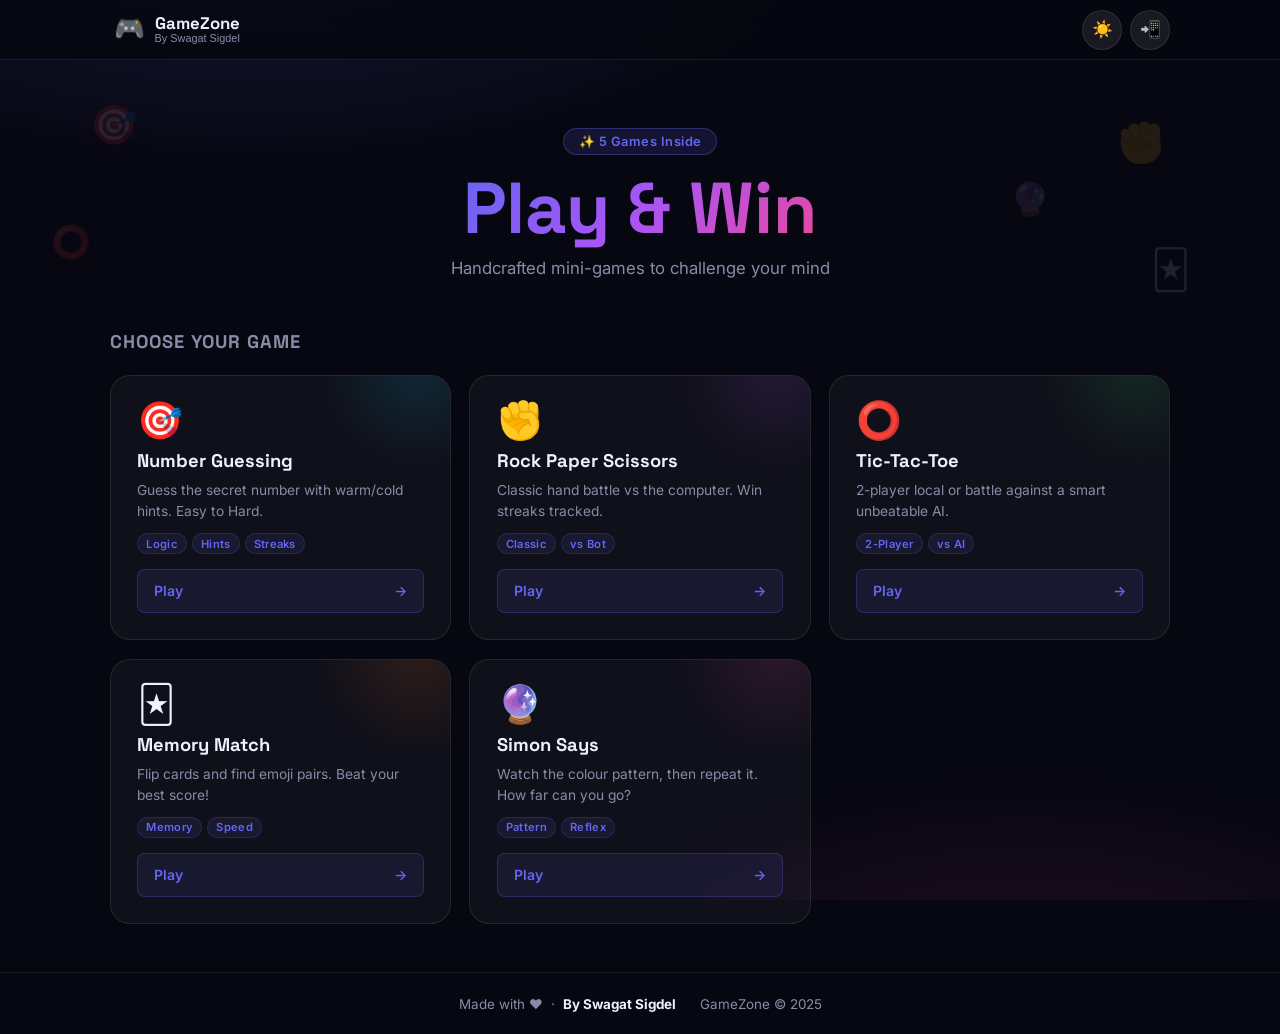
==== commit 414b4f33: "fix: game bugs, mobile UX, TTT scores, game re-entry reset Agent-Logs-Url: https://github.com/swagat" ====
--- a/index.html
+++ b/index.html
@@ -128,7 +128,6 @@
         </div>
         <p id="ng-feedback" class="feedback" aria-live="assertive" aria-atomic="true"></p>
         <p id="ng-hint" class="hint-msg" aria-live="polite"></p>
-        <div id="ng-celebration" class="win-celebration" hidden aria-hidden="true"></div>
         <div id="ng-stats" class="stats-box" aria-label="Game statistics"></div>
         <details id="ng-histDetails" class="history-details">
           <summary>📜 Game History</summary>
@@ -175,7 +174,7 @@
       <div class="gv-header">
         <button class="back-btn" aria-label="Back to games">‹ Games</button>
         <div class="gv-title-row"><span aria-hidden="true">⭕</span><h2>Tic-Tac-Toe</h2></div>
-        <div class="score-pill" id="ttt-scorePill">X: 0 – O: 0</div>
+        <div class="score-pill" id="ttt-scorePill">X: 0 – O: 0 – D: 0</div>
       </div>
       <div class="gv-body">
         <div class="mode-switcher" role="group" aria-label="Game mode">
@@ -240,6 +239,9 @@
 
 </div><!-- /app -->
 
+<!-- Shared confetti container (used by all games) -->
+<div id="confetti-box" class="win-celebration" hidden aria-hidden="true"></div>
+
 <!-- Toast -->
 <div id="toast" class="toast" role="status" aria-live="polite" aria-atomic="true"></div>
 
--- a/style.css
+++ b/style.css
@@ -14,6 +14,7 @@
   --radius-sm:   8px;
   --trans:       0.2s ease;
   --header-h:    60px;
+  --max-w:       1100px;
   --font-head:   'Space Grotesk','Inter',system-ui,sans-serif;
   --font-body:   'Inter',system-ui,-apple-system,sans-serif;
   --shadow-sm:   0 1px 3px rgba(0,0,0,.35);
@@ -98,7 +99,7 @@
 body.light #app-header { background: rgba(240,240,255,.88); }
 
 .header-inner {
-  max-width: 1100px;
+  max-width: var(--max-w);
   margin: 0 auto;
   padding: 0 1.25rem;
   height: 100%;
@@ -129,7 +130,7 @@
 .header-actions { display:flex; align-items:center; gap:.5rem; }
 
 .icon-btn {
-  width: 38px; height: 38px;
+  width: 40px; height: 40px;
   border-radius: 50%;
   border: 1px solid var(--border);
   background: var(--surface-2);
@@ -139,6 +140,7 @@
   align-items: center;
   justify-content: center;
   transition: background var(--trans), transform .1s;
+  touch-action: manipulation;
 }
 .icon-btn:hover  { background: var(--surface-2); transform: scale(1.06); }
 .icon-btn:active { transform: scale(.94); }
@@ -219,7 +221,7 @@
 
 /* ─── Games Section ──────────────────────────────────────────────────────────── */
 .games-section {
-  max-width: 1100px;
+  max-width: var(--max-w);
   margin: 0 auto;
   padding: 0 1.25rem 3rem;
 }
@@ -257,7 +259,7 @@
 .game-card:hover,.game-card:focus-within {
   transform: translateY(-5px);
   border-color: rgba(var(--primary-rgb),.35);
-  box-shadow: 0 16px 40px rgba(0,0,0,.3), 0 0 0 1px rgba(var(--primary-rgb),.12);
+  box-shadow: 0 16px 40px var(--shadow-sm), 0 0 0 1px rgba(var(--primary-rgb),.12);
   outline: none;
 }
 .game-card:focus {
@@ -316,6 +318,8 @@
   transition: background var(--trans), transform .1s;
   margin-top: .2rem;
   font-family: var(--font-body);
+  touch-action: manipulation;
+  min-height: 44px;
 }
 .play-btn:hover   { background:rgba(var(--primary-rgb),.2); }
 .play-btn:active  { transform:scale(.98); }
@@ -326,7 +330,7 @@
 .game-view {
   max-width: 540px;
   margin: 0 auto;
-  padding: 1.5rem 1.25rem 4rem;
+  padding: 1.5rem 1.25rem 5rem;
 }
 
 .gv-header {
@@ -349,6 +353,8 @@
   transition: all var(--trans);
   white-space: nowrap;
   font-family: var(--font-body);
+  min-height: 40px;
+  touch-action: manipulation;
 }
 .back-btn:hover {
   background: rgba(var(--primary-rgb),.1);
@@ -361,6 +367,7 @@
   align-items: center;
   gap: .45rem;
   flex: 1;
+  min-width: 0;
 }
 .gv-title-row h2 {
   font-family: var(--font-head);
@@ -368,8 +375,11 @@
   font-weight: 700;
   margin: 0;
   color: var(--text);
-}
-.gv-title-row span { font-size:1.25rem; }
+  white-space: nowrap;
+  overflow: hidden;
+  text-overflow: ellipsis;
+}
+.gv-title-row span { font-size:1.25rem; flex-shrink:0; }
 
 .score-pill {
   background: rgba(var(--accent-rgb,var(--primary-rgb)),.12);
@@ -418,6 +428,7 @@
   cursor: pointer;
   transition: all var(--trans), transform .1s;
   min-height: 48px;
+  touch-action: manipulation;
 }
 
 .btn-primary {
@@ -463,7 +474,8 @@
   cursor: pointer;
   font-family: var(--font-body);
   transition: all var(--trans);
-  min-height: 36px;
+  min-height: 40px;
+  touch-action: manipulation;
 }
 .ghost-btn:hover { background:var(--surface-2); color:var(--text); }
 
@@ -639,6 +651,7 @@
   transition: all .22s cubic-bezier(.34,1.56,.64,1);
   min-width: 78px;
   font-family: var(--font-body);
+  touch-action: manipulation;
 }
 .rps-btn span { font-size:.72rem; color:var(--text-muted); font-weight:600; text-transform:uppercase; letter-spacing:.5px; }
 .rps-btn:hover {
@@ -700,6 +713,7 @@
   align-items: center;
   justify-content: center;
   font-family: var(--font-head);
+  touch-action: manipulation;
 }
 .ttt-cell:hover:not(.taken) { background:var(--surface-2); border-color:var(--accent,var(--primary)); transform:scale(1.04); }
 .ttt-cell.x { color:#3b82f6; }
@@ -734,7 +748,7 @@
   grid-template-columns: repeat(4,1fr);
   gap: .55rem;
 }
-.mem-card { aspect-ratio:1; cursor:pointer; perspective:600px; }
+.mem-card { aspect-ratio:1; cursor:pointer; perspective:600px; touch-action:manipulation; }
 .mem-card-inner {
   width: 100%; height: 100%;
   position: relative;
@@ -809,6 +823,7 @@
   opacity: .55;
   position: relative;
   overflow: hidden;
+  touch-action: manipulation;
 }
 .simon-btn:nth-child(1) { background:#ef4444; }
 .simon-btn:nth-child(2) { background:#3b82f6; }
@@ -841,7 +856,7 @@
   justify-content: center;
   gap: 1.5rem;
   flex-wrap: wrap;
-  max-width: 1100px;
+  max-width: var(--max-w);
   margin: 0 auto;
   font-size: .84rem;
   color: var(--text-muted);
@@ -858,23 +873,71 @@
 
 /* ─── Mobile ─────────────────────────────────────────────────────────────────── */
 @media (max-width: 600px) {
-  .hero             { padding:2rem 1rem 1.5rem; min-height:220px; }
+  /* Layout */
+  .hero             { padding:1.75rem 1rem 1.25rem; min-height:200px; }
   .hero-title       { font-size:clamp(2rem,10vw,3rem); }
-  .game-grid        { grid-template-columns:1fr; }
-  .game-card        { padding:1.2rem; }
-  .ttt-board        { gap:.4rem; max-width:280px; }
-  .ttt-cell         { font-size:1.8rem; }
+  .games-section    { padding:0 .85rem 2.5rem; }
+  .game-grid        { grid-template-columns:1fr; gap:.85rem; }
+  .game-card        { padding:1.15rem; }
+
+  /* Game view header — stack on very narrow screens */
+  .gv-header        { gap:.5rem; }
+  .gv-title-row h2  { font-size:1rem; }
+  .score-pill       { font-size:.72rem; padding:.25rem .6rem; }
+
+  /* Form controls */
+  .game-select,
+  .game-input       { font-size:.95rem; padding:.75rem .9rem; }
+  .btn-primary,
+  .btn-secondary    { font-size:.95rem; padding:.78rem 1rem; }
+  .ghost-btn        { padding:.5rem .8rem; font-size:.78rem; }
+
+  /* Tic-Tac-Toe */
+  .ttt-board        { gap:.45rem; max-width:290px; }
+  .ttt-cell         { font-size:1.9rem; }
+
+  /* Memory */
   .mem-board        { gap:.4rem; }
-  .mem-card-front,.mem-card-back { font-size:1.35rem; }
-  .rps-btn          { padding:.75rem 1rem; min-width:68px; font-size:1.75rem; }
-  .rps-emoji        { width:72px; height:72px; font-size:2.7rem; }
-  .simon-grid       { gap:.5rem; max-width:260px; }
-  .gv-title-row h2  { font-size:1.08rem; }
-  .score-pill       { font-size:.74rem; padding:.28rem .65rem; }
-}
-@media (max-width: 380px) {
-  .rps-choices      { gap:.45rem; }
-  .rps-btn          { min-width:58px; padding:.6rem .8rem; font-size:1.5rem; }
+  .mem-bar          { font-size:.78rem; padding:.55rem .75rem; flex-wrap:wrap; gap:.35rem; }
+  .mem-card-front,
+  .mem-card-back    { font-size:1.4rem; }
+
+  /* RPS */
+  .rps-arena        { gap:1rem; padding:1.15rem .75rem; }
+  .rps-btn          { padding:.8rem 1rem; min-width:72px; font-size:1.8rem; }
+  .rps-emoji        { width:72px; height:72px; font-size:2.8rem; }
+  .rps-choices      { gap:.55rem; }
+
+  /* Simon */
+  .simon-grid       { gap:.5rem; max-width:270px; }
+}
+
+@media (max-width: 420px) {
+  /* Header gets very tight — allow score pill to wrap to second row */
+  .gv-header        { flex-wrap:wrap; }
+  .score-pill       { margin-left:0; width:100%; text-align:center; font-size:.75rem; }
+  .gv-title-row     { min-width:0; }
+
+  /* RPS extra small */
+  .rps-choices      { gap:.4rem; }
+  .rps-btn          { min-width:62px; padding:.65rem .75rem; font-size:1.55rem; }
+  .rps-emoji        { width:60px; height:60px; font-size:2.3rem; }
+
+  /* Memory */
   .mem-board        { gap:.3rem; }
-  .mem-card-front,.mem-card-back { font-size:1.1rem; }
-}
+  .mem-card-front,
+  .mem-card-back    { font-size:1.15rem; }
+
+  /* Simon */
+  .simon-grid       { max-width:240px; gap:.4rem; }
+}
+
+/* ─── Safe-area insets (iPhone notch / Dynamic Island) ───────────────────────── */
+@supports (padding: max(0px)) {
+  #app-header    { padding-left:  max(0px, env(safe-area-inset-left));
+                   padding-right: max(0px, env(safe-area-inset-right)); }
+  #app-footer    { padding-bottom:max(1.4rem, calc(1.4rem + env(safe-area-inset-bottom))); }
+  .game-view     { padding-left:  max(1.25rem, calc(1.25rem + env(safe-area-inset-left)));
+                   padding-right: max(1.25rem, calc(1.25rem + env(safe-area-inset-right))); }
+  .toast         { bottom:        max(1.5rem, calc(1.5rem + env(safe-area-inset-bottom))); }
+}
